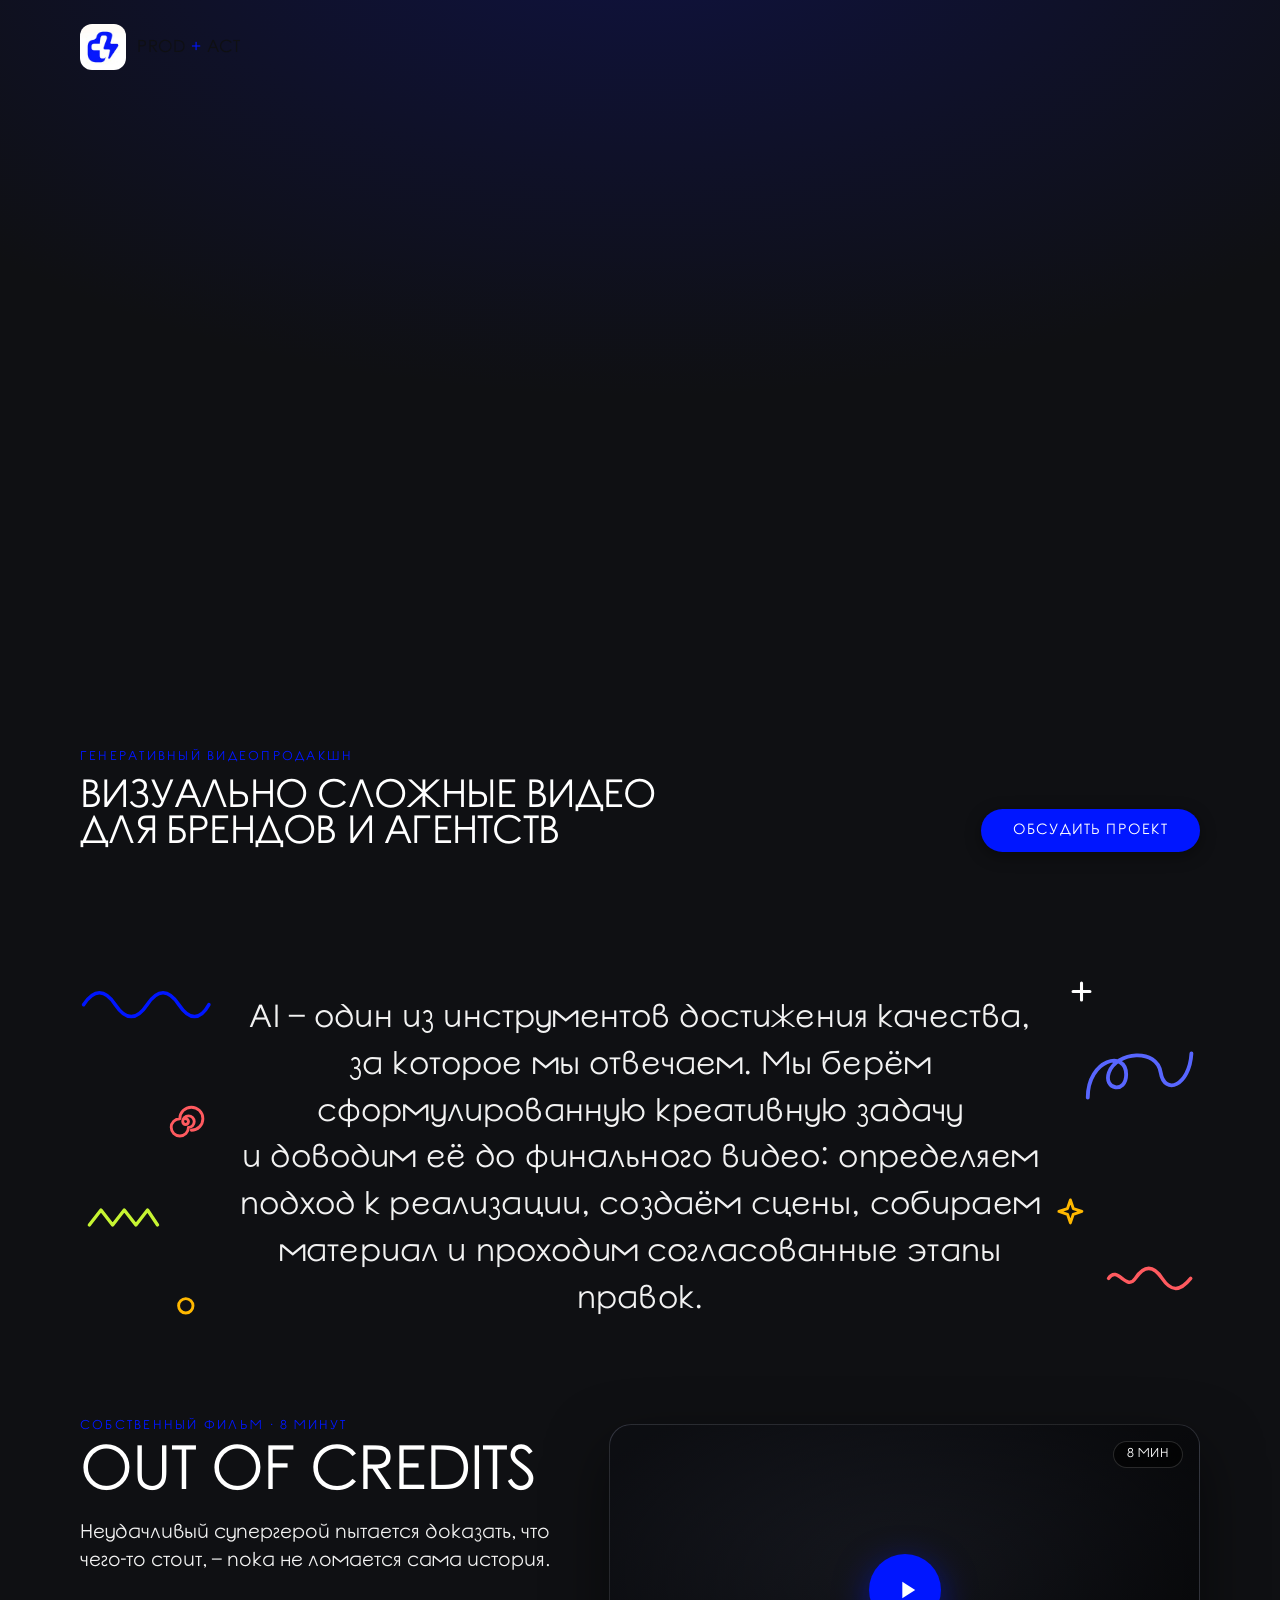
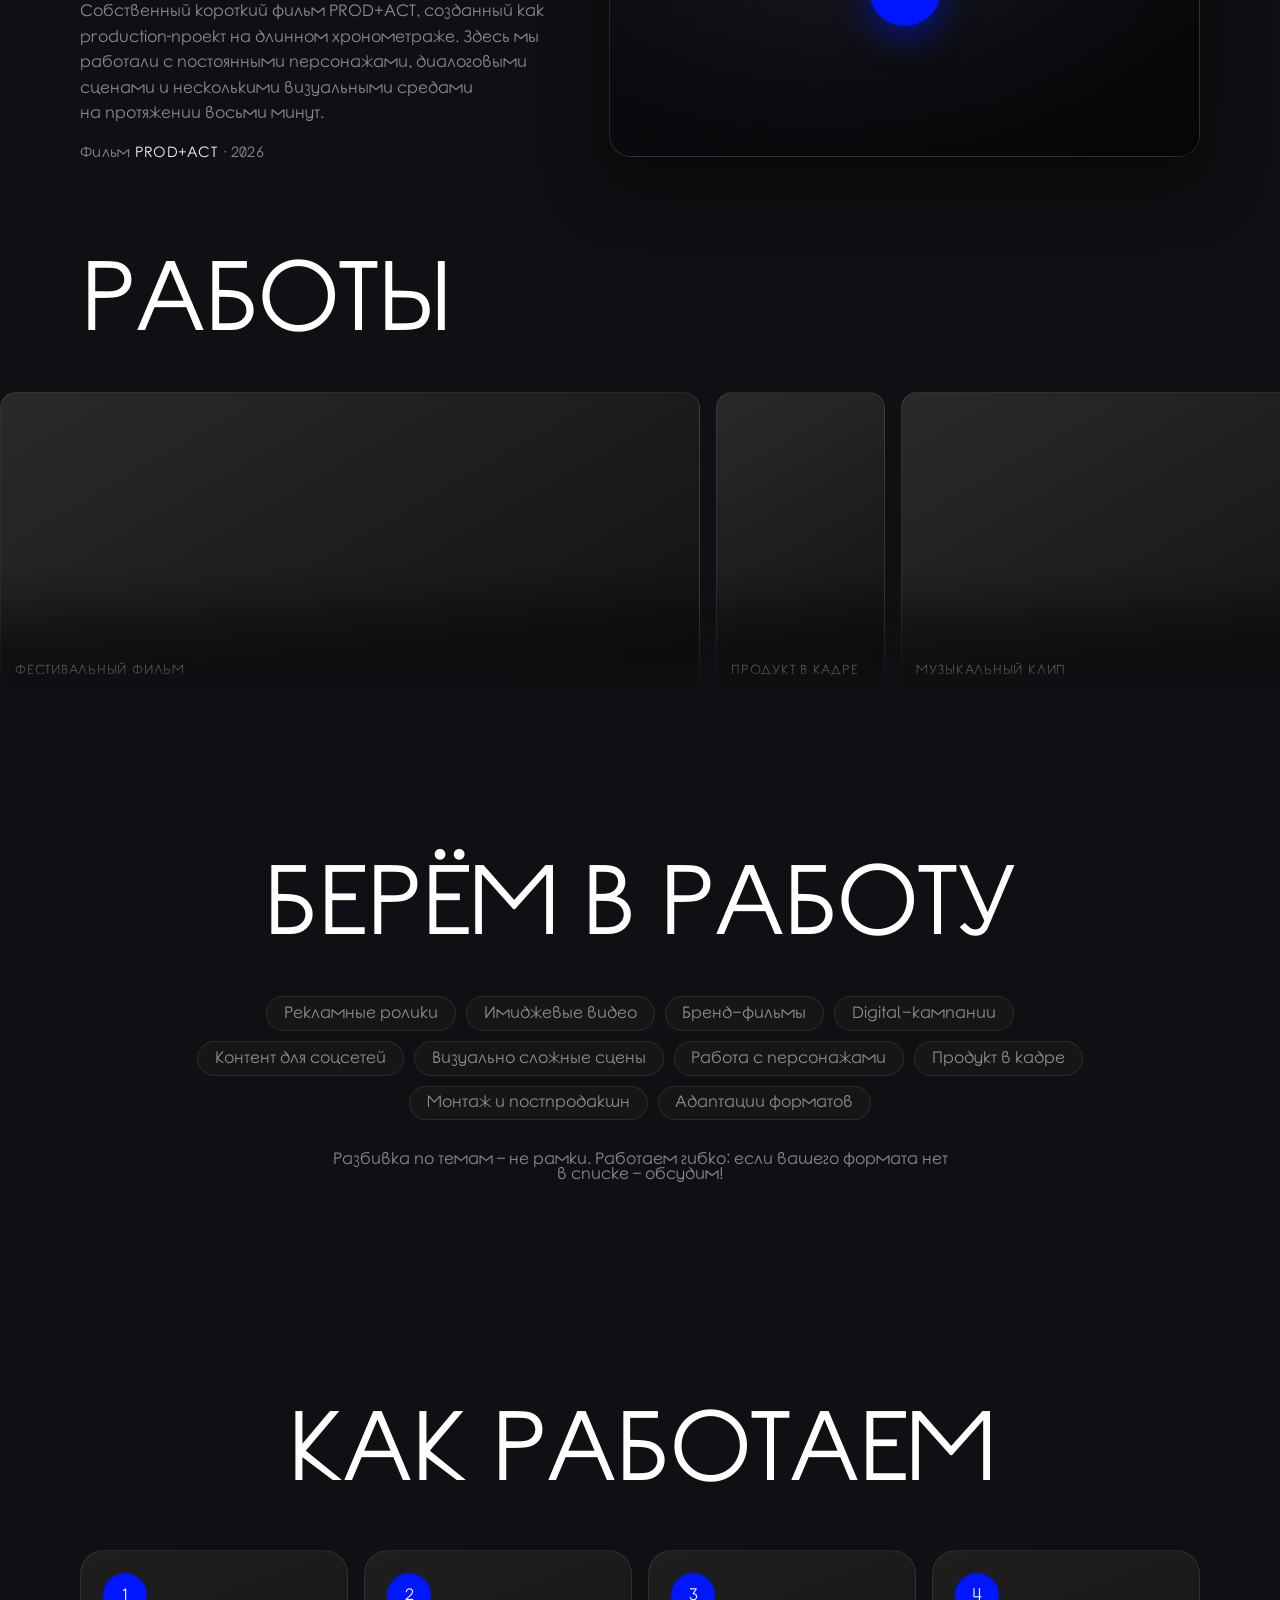
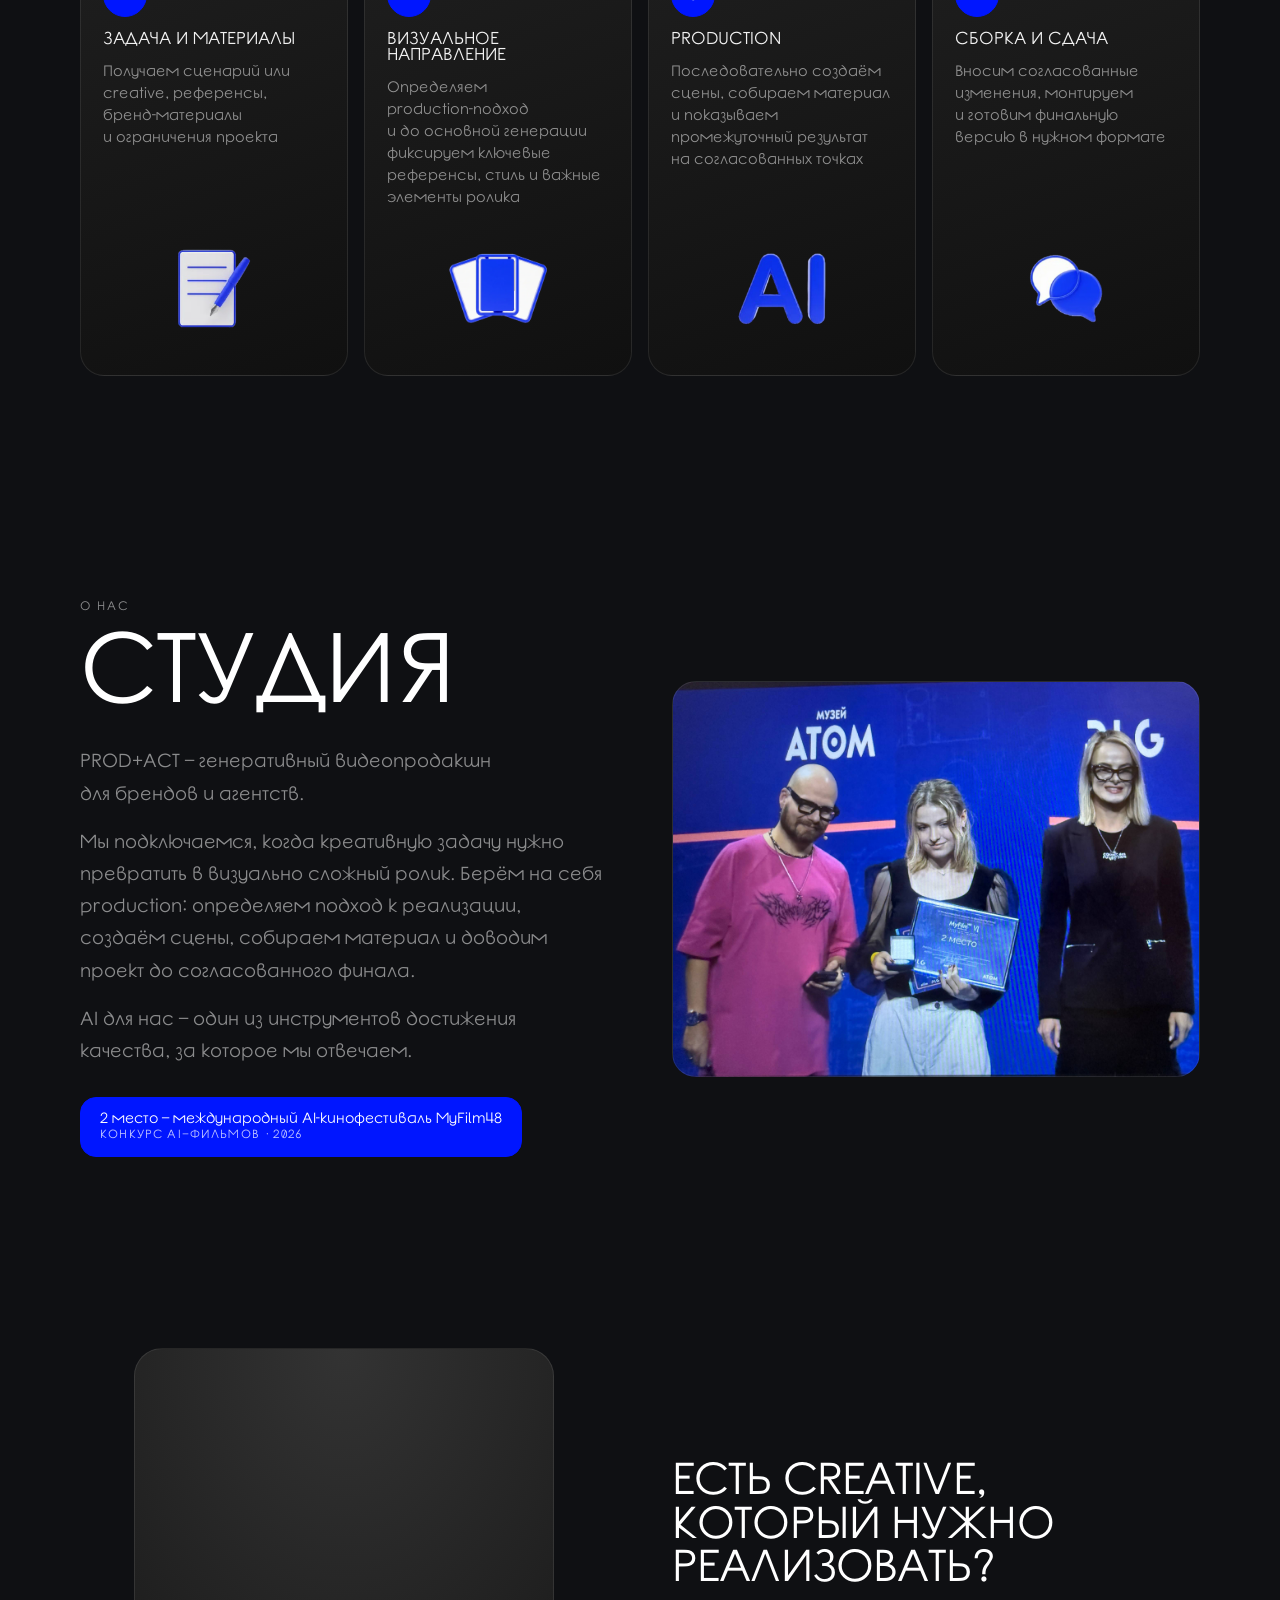
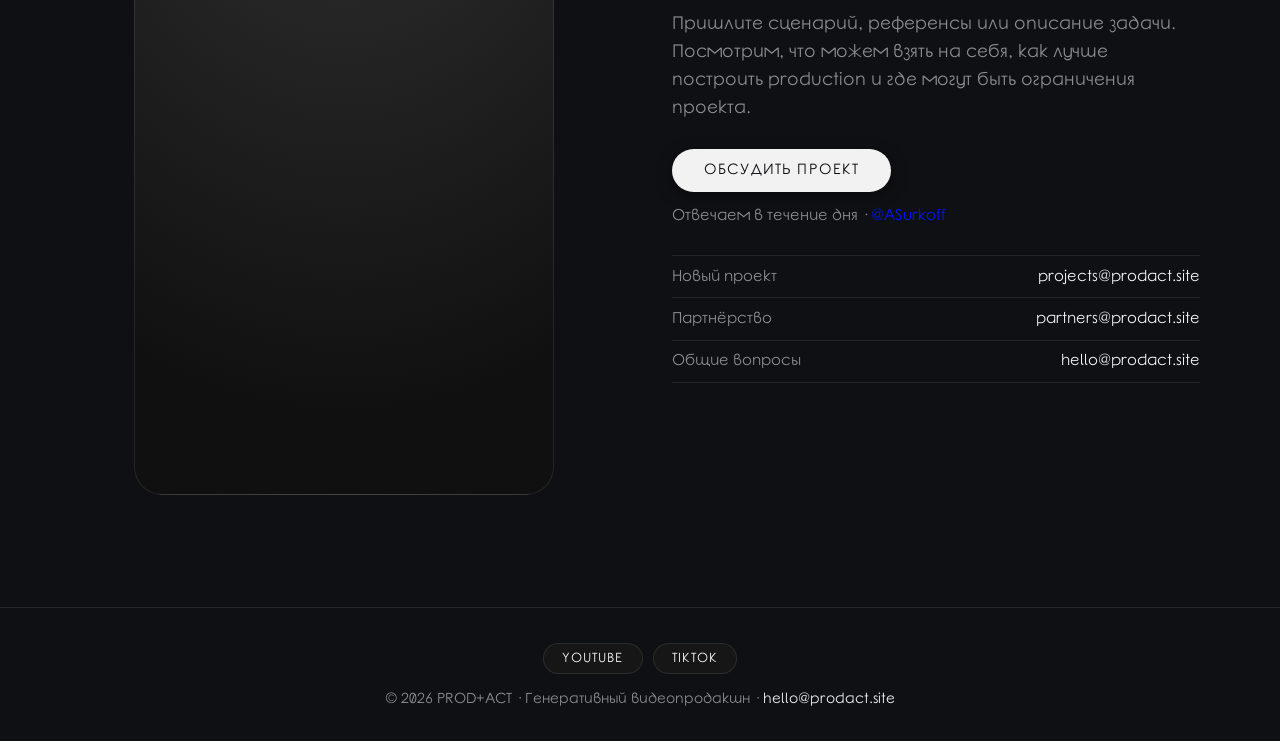
==== index.html @ c2ed00e1 "фильм: play только при готовности плеера (пауза снова работает)" ====
<!doctype html>
<html lang="ru">
<head>
<meta charset="utf-8">
<meta name="viewport" content="width=device-width, initial-scale=1">
<title>PROD+ACT - видеопродакшн</title>
<meta name="description" content="PROD+ACT - видеопродакшн: реклама, кино, работа с брендами и видео для маркетплейсов.">
<link rel="icon" type="image/png" href="images/favicon.png">
<link rel="apple-touch-icon" href="images/favicon.png">
<link rel="preconnect" href="https://fonts.googleapis.com">
<link rel="preconnect" href="https://fonts.gstatic.com" crossorigin>
<link href="https://fonts.googleapis.com/css2?family=Kanit:wght@300;400;500;600;700;800;900&display=swap" rel="stylesheet">
<style>
  @font-face {
    font-family:'Educational Gothic';
    src:url('fonts/EducationalGothic-Regular.otf') format('opentype');
    font-weight:400 900;
    font-style:normal;
    font-display:swap;
  }

  *{ box-sizing:border-box; margin:0; padding:0; }
  :root{
    --bg:#0f1013; --ink:#F2F2F2; --muted:rgba(242,242,242,.55);
    --card:#161616; --card2:#1E1E1E; --line:rgba(255,255,255,.09);
    --blue:#0016FF;
    --rh:220px;                 /* высота плитки ленты */
  }
  @media(min-width:768px){ :root{ --rh:300px; } }
  html,body,#root{ background:var(--bg); }
  body{ font-family:'Educational Gothic','Kanit',sans-serif; color:var(--ink); overflow-x:clip; }
  a{ color:inherit; text-decoration:none; }
  img{ display:block; max-width:100%; }
  html{ scroll-behavior:smooth; }
  section{ position:relative; scroll-margin-top:64px; }
  .wrap{ width:100%; max-width:1200px; margin:0 auto; padding:0 1.5rem; }
  @media(min-width:768px){ .wrap{ padding:0 2.5rem; } }

  /* заголовки - монохромный «градиент» */
  .grad{ color:#ffffff; }
  .h-sec{ font-weight:900; text-transform:uppercase; letter-spacing:-.02em; line-height:1;
    font-size:clamp(2.4rem,8vw,6rem); }

  /* FadeIn */
  .fade{ opacity:0; transform:translateY(var(--fy,30px));
    transition:opacity .7s cubic-bezier(.25,.1,.25,1), transform .7s cubic-bezier(.25,.1,.25,1);
    transition-delay:var(--d,0s); will-change:opacity,transform; }
  .fade.in{ opacity:1; transform:none; }
  @media (prefers-reduced-motion:reduce){ .fade{ transition:none; opacity:1; transform:none; }
    .lane{ animation:none !important; } }

  /* кнопки (ЧБ) */
  .btn-white{ display:inline-block; cursor:pointer; border:none; font-family:inherit;
    background:var(--ink); color:#0f1013; font-weight:600; text-transform:uppercase; letter-spacing:.08em;
    border-radius:9999px; padding:.9rem 2rem; font-size:.9rem; transition:transform .2s, box-shadow .2s;
    box-shadow:0 4px 16px rgba(0,0,0,.4); }
  .btn-white:hover{ transform:translateY(-2px); box-shadow:0 8px 22px rgba(0,0,0,.4); }
  .btn-blue{ background:var(--blue); color:#fff; }
  .btn-ghost{ display:inline-block; cursor:pointer; font-family:inherit; background:transparent;
    border:1.5px solid rgba(255,255,255,.35); color:var(--ink); font-weight:500; text-transform:uppercase;
    letter-spacing:.1em; border-radius:9999px; padding:.85rem 1.9rem; font-size:.85rem; transition:background .2s, border-color .2s, color .2s; }
  .btn-ghost:hover{ background:var(--blue); border-color:var(--blue); color:#fff; }

  /* закреплённая верхняя панель (появляется при прокрутке) */
  .topbar{ position:fixed; top:0; left:0; right:0; z-index:200;
    background:rgba(15,16,19,.95);   /* без размытия фона: blur поверх движущихся видео сильно грузит страницу */
    border-bottom:1px solid var(--line);
    transform:translateY(-100%); transition:transform .35s cubic-bezier(.25,.1,.25,1); }
  .topbar.show{ transform:translateY(0); }
  .topbar-inner{ display:flex; align-items:center; justify-content:space-between; gap:12px; padding:.55rem 1.5rem; }
  @media(min-width:768px){ .topbar-inner{ padding:.6rem 2.5rem; } }
  .topbar-brand{ display:flex; align-items:center; gap:.55rem; font-weight:800; text-transform:uppercase;
    letter-spacing:.02em; font-size:.95rem; color:#fff; }
  .topbar-brand .plus{ color:var(--blue); }
  .topbar-logo{ width:32px; height:32px; border-radius:9px; object-fit:cover; flex:none; }
  .topbar-cta{ padding:.55rem 1.2rem; font-size:.72rem; box-shadow:none; flex:none; }
  .topbar-nav{ display:flex; align-items:center; gap:1.4rem; }
  .topbar-nav a{ color:rgba(255,255,255,.72); font-size:.8rem; font-weight:400; text-transform:uppercase;
    letter-spacing:.06em; white-space:nowrap; transition:color .2s; }
  .topbar-nav a:hover{ color:var(--blue); }
  @media(max-width:960px){ .topbar-nav{ display:none; } }
  @media(max-width:480px){ .topbar-brand span{ display:none; } }
  .topbar-nav a.nav-mp{ color:#5866ff; }

  /* выдвижное меню (мобильное) */
  .drawer-backdrop{ position:fixed; inset:0; z-index:290; background:rgba(0,0,0,.55);
    opacity:0; visibility:hidden; transition:opacity .3s; }
  .drawer-backdrop.open{ opacity:1; visibility:visible; }
  .drawer{ position:fixed; top:0; left:0; bottom:0; z-index:300; width:80%; max-width:320px;
    background:#16171c; border-right:1px solid var(--line); padding:1.4rem 1.3rem 2rem;
    display:flex; flex-direction:column; transform:translateX(-100%);
    transition:transform .3s cubic-bezier(.25,.1,.25,1); overflow-y:auto; }
  .drawer.open{ transform:translateX(0); }
  .drawer-close{ align-self:flex-end; background:none; border:none; color:#fff; font-size:2rem;
    line-height:1; cursor:pointer; padding:0 .2rem; }
  .drawer-brand{ font-weight:800; text-transform:uppercase; letter-spacing:.02em; font-size:1.15rem;
    color:#fff; margin:.2rem 0 1.2rem; }
  .drawer-brand .plus{ color:var(--blue); }
  .drawer-nav{ display:flex; flex-direction:column; }
  .drawer-nav a{ color:rgba(255,255,255,.88); text-transform:uppercase; letter-spacing:.05em;
    font-size:1rem; padding:.9rem 0; border-bottom:1px solid var(--line); }
  .drawer-mp{ color:#5866ff !important; font-weight:600; border-bottom:none !important; }
  .drawer-cta{ margin-top:1.5rem; text-align:center; }

  /* ============ 1. ГЛАВНАЯ ============ */
  .hero{ position:relative; min-height:100vh; overflow:hidden; display:flex; flex-direction:column; }
  .hero-video{ position:absolute; inset:0; z-index:0; background:radial-gradient(120% 90% at 50% -10%, #0f1240, #0f1013 60%); }
  .hero-video video{ width:100%; height:100%; object-fit:cover; display:block; }
  .hero-top{ position:relative; z-index:10; padding-top:1.5rem; }
  .hero-corner{ display:inline-flex; align-items:center; gap:.7rem; }
  .hero-corner img{ width:46px; height:46px; border-radius:12px; object-fit:cover; flex:none; }
  .hero-corner-txt{ display:flex; flex-direction:column; line-height:1.1; }
  .hero-brand{ font-weight:800; text-transform:uppercase; letter-spacing:.02em; font-size:1.05rem; color:#0f1013; }
  .hero-brand .plus{ color:var(--blue); }
  .hero-tag{ margin-top:.25rem; font-size:.72rem; font-weight:600; text-transform:uppercase;
    letter-spacing:.14em; color:var(--blue); }
  .hero-main{ position:relative; z-index:10; margin-top:auto; padding-bottom:3rem;
    display:flex; align-items:flex-end; justify-content:space-between; gap:20px 32px; flex-wrap:wrap; }
  .hero-main .hero-sub{ margin-top:0; }
  .hero-main .hero-actions{ margin-top:0; flex:none; }
  .hero-h1{ font-weight:900; text-transform:uppercase; letter-spacing:-.03em; line-height:.92;
    font-size:clamp(3rem,13vw,12rem); }
  .hero-h1 .line2{ display:block; color:#ffffff; }
  .hero-sub{ margin-top:1.4rem; max-width:34rem; color:#0f1013; font-weight:300; line-height:1.6;
    font-size:clamp(.85rem,1.6vw,1.1rem); text-transform:uppercase; letter-spacing:.03em; }
  .hero-actions{ margin-top:1.9rem; }
  /* затемнение снизу, чтобы заголовок читался поверх видео */
  .hero-video::after{ content:''; position:absolute; inset:0; pointer-events:none;
    background:linear-gradient(to top, rgba(15,16,19,.92) 0%, rgba(15,16,19,.55) 38%, rgba(15,16,19,0) 72%); }
  /* текст только в нижней трети кадра, чтобы не перекрывать логотип PROD+ACT в центре видео:
     слева подпись + заголовок + описание, справа кнопка */
  .hero-main{ flex-direction:row; flex-wrap:nowrap; align-items:flex-end; justify-content:space-between; gap:1.5rem 3rem; }
  .hero-copy{ flex:1 1 auto; min-width:0; }
  .hero-side{ flex:none; }
  .hero-copy .hero-lead{ margin-top:1rem; }
  .hero-side .hero-actions{ margin-top:0; }
  .hero-eyebrow{ text-transform:uppercase; letter-spacing:.18em; font-size:.78rem; font-weight:600; color:var(--blue); margin-bottom:1rem; }
  .hero-main .hero-h1{ font-size:clamp(1.5rem,3vw,2.5rem); line-height:.95; letter-spacing:-.02em; color:#fff; }
  .hero-lead{ margin-top:1.4rem; max-width:40rem; color:rgba(242,242,242,.78); font-weight:300; line-height:1.55;
    font-size:clamp(.95rem,1.25vw,1.15rem); }

  /* ============ 2. РАБОТЫ (авто-лента) ============ */
  /* вводная строка «что мы делаем» */
  /* отступ сверху = верхнему отступу блока фильма под ним → текст ровно посередине */
  .intro{ padding:3.5rem 0 0; text-align:center; }
  @media(min-width:768px){ .intro{ padding:6rem 0 0; } }
  /* разноцветные «загогулины» по бокам вводной фразы (только на широких экранах) */
  .intro .wrap{ position:relative; }
  .intro-deco{ display:none; position:absolute; top:-1.5rem; bottom:-1.5rem; pointer-events:none;
    width:calc((100% - 5rem - 50rem) / 2 - 1rem); }
  .intro-deco--l{ left:2.5rem; } .intro-deco--r{ right:2.5rem; }
  @media(min-width:1150px){ .intro-deco{ display:block; } }
  .intro-deco svg{ position:absolute; overflow:visible; fill:none; stroke-width:4; stroke-linecap:round; stroke-linejoin:round;
    animation:decoFloat 6s ease-in-out infinite; }
  @keyframes decoFloat{ 0%,100%{ transform:translateY(0) rotate(0deg); } 50%{ transform:translateY(-10px) rotate(5deg); } }
  @media (prefers-reduced-motion:reduce){ .intro-deco svg{ animation:none; } }
  .intro-text{ max-width:50rem; margin:0 auto; color:var(--ink); font-weight:300;
    font-size:clamp(1.05rem,2.6vw,1.95rem); line-height:1.5; letter-spacing:.005em; }

  .works{ padding:1.2rem 0 1.5rem; overflow:hidden; }
  @media(min-width:768px){ .works{ padding:4rem 0 3.5rem; } }
  .works .head{ margin-bottom:2.5rem; }
  .lane-mask{ position:relative; }
  .lane-mask::after{ content:''; position:absolute; left:0; right:0; bottom:-1px; height:90px;
    background:linear-gradient(to bottom, transparent, var(--bg)); pointer-events:none; z-index:3; }
  .lane-row{ overflow:hidden; }
  .lane-row + .lane-row{ margin-top:16px; }
  .lane{ display:flex; gap:16px; width:max-content; pointer-events:none; }
  .lane.l1{ animation:scrollL 66s linear infinite; }
  @media(hover:hover){ .lane:hover{ animation-play-state:paused; } }
  @keyframes scrollL{ from{transform:translateX(0)} to{transform:translateX(-33.333%)} }
  .tile{ height:var(--rh); border-radius:16px; overflow:hidden; position:relative;
    flex:0 0 auto; border:1px solid var(--line); display:flex; align-items:flex-end; padding:14px;
    background:linear-gradient(150deg,#2a2a2a,#111); filter:grayscale(1); transition:transform .35s; }
  .tile.h{ aspect-ratio:16/9; } .tile.v{ aspect-ratio:9/16; } .tile.w{ aspect-ratio:21/9; }
  .tile:hover{ filter:grayscale(0); transform:scale(1.015); border-color:var(--blue); }
  .tile.has-media{ filter:none; }   /* у плиток с видео фильтра нет вообще — так легче для браузера */
  .tile-media{ position:absolute; inset:0; width:100%; height:100%; object-fit:cover; object-position:center;
    display:block; z-index:0; }
  /* тёмная подложка под подписью (в отдельном слое, чтобы не пряталась за видео на мобильных) */
  .tile::after{ content:''; position:absolute; inset:0; z-index:1; pointer-events:none;
    background:linear-gradient(to top, rgba(0,0,0,.58) 0%, rgba(0,0,0,0) 40%);
    transform:translateZ(0); }
  .tile span{ font-weight:500; text-transform:uppercase; letter-spacing:.06em; font-size:.8rem;
    color:#fff; position:relative; z-index:2; transform:translateZ(0);
    text-shadow:0 1px 4px rgba(0,0,0,.7); }

  /* ============ ПРЕМЬЕРА (флагманский фильм) ============ */
  .premiere{ padding:3.5rem 0 1rem; }
  @media(min-width:768px){ .premiere{ padding:6rem 0 2rem; } }
  /* моб.: заголовок → видео → описание; десктоп: текст слева, видео справа */
  .prem-grid{ display:grid; grid-template-columns:minmax(0,1fr); grid-template-areas:"head" "video" "body"; }
  .prem-head{ grid-area:head; }
  .prem-body{ grid-area:body; margin-top:1.5rem; }
  .prem-stage{ grid-area:video; margin-top:1.5rem; }
  @media(min-width:900px){
    .prem-grid{ grid-template-columns:minmax(0,1fr) minmax(0,1.25fr); grid-template-areas:"head video" "body video"; column-gap:3.5rem; }
    .prem-head{ align-self:end; }
    .prem-body{ align-self:start; }
    .prem-stage{ margin-top:0; align-self:center; }
  }
  .prem-eyebrow{ text-transform:uppercase; letter-spacing:.18em; font-size:.78rem; font-weight:600; color:var(--blue); margin-bottom:.7rem; }
  .prem-title{ font-weight:900; text-transform:uppercase; letter-spacing:-.02em; line-height:1;
    font-size:clamp(2.2rem,5vw,3.8rem); color:#fff; }
  .prem-logline{ margin-top:1rem; color:var(--ink); font-weight:400; line-height:1.45;
    font-size:clamp(1rem,1.6vw,1.2rem); }
  .prem-desc{ color:var(--muted); font-weight:300; line-height:1.6; font-size:clamp(.9rem,1.3vw,1rem); }
  .prem-stage{ position:relative; width:100%; aspect-ratio:16/9; border-radius:22px; overflow:hidden;
    border:1px solid var(--line); background:linear-gradient(150deg,#20232e,#0c0d10); cursor:pointer;
    box-shadow:0 24px 60px rgba(0,0,0,.5); }
  .prem-stage img.prem-poster{ position:absolute; inset:0; width:100%; height:100%; object-fit:cover; z-index:0; }
  .prem-stage::after{ content:''; position:absolute; inset:0; z-index:1; pointer-events:none;
    background:radial-gradient(60% 60% at 50% 45%, rgba(0,0,0,.12), rgba(0,0,0,.6)); }
  .prem-stage.playing{ cursor:default; }
  .prem-stage.playing::after,
  .prem-stage.playing .prem-poster,
  .prem-stage.playing .prem-play,
  .prem-stage.playing .prem-runtime{ display:none; }
  .prem-play{ position:absolute; z-index:2; left:50%; top:50%; transform:translate(-50%,-50%);
    width:72px; height:72px; border-radius:50%; border:none; cursor:pointer; background:var(--blue); color:#fff;
    display:grid; place-items:center; box-shadow:0 10px 34px rgba(0,22,255,.5); transition:transform .2s; }
  .prem-stage:hover .prem-play{ transform:translate(-50%,-50%) scale(1.07); }
  .prem-play svg{ width:28px; height:28px; margin-left:4px; }
  .prem-runtime{ position:absolute; z-index:2; top:16px; right:16px; background:rgba(0,0,0,.6);
    backdrop-filter:blur(8px); -webkit-backdrop-filter:blur(8px); color:#fff; font-size:.78rem; font-weight:600;
    letter-spacing:.06em; text-transform:uppercase; padding:.4rem .8rem; border-radius:100px; border:1px solid rgba(255,255,255,.15); }
  .prem-stage iframe{ position:absolute; inset:0; width:100%; height:100%; border:0; z-index:5; }
  .prem-credits{ margin-top:1.2rem; color:var(--muted); font-weight:300; font-size:.9rem; letter-spacing:.02em; }
  .prem-credits b{ color:var(--ink); font-weight:500; }

  /* ============ 3. ЧТО СНИМАЕМ (облако тегов) ============ */
  .shoot{ padding:5rem 0; text-align:center; }
  @media(min-width:768px){ .shoot{ padding:7rem 0; } }
  .shoot h2{ margin:0 auto 2.5rem; }
  .tags{ display:flex; flex-wrap:wrap; gap:10px; justify-content:center; max-width:60rem; margin:0 auto; }
  .tag{ padding:.55rem 1.05rem; border-radius:100px; background:var(--card); border:1px solid var(--line);
    color:var(--muted); font-size:clamp(.8rem,1.4vw,1rem); font-weight:400; transition:color .2s, border-color .2s, background .2s; }
  .tag:hover{ color:#fff; border-color:var(--blue); background:var(--blue); }
  .shoot .note{ margin-top:2rem; color:var(--muted); font-weight:300; max-width:40rem; margin-left:auto; margin-right:auto; }

  /* ============ 4. КАК РАБОТАЕМ ============ */
  .how{ padding:5rem 0; }
  @media(min-width:768px){ .how{ padding:7rem 0; } }
  .how .head{ text-align:center; margin-bottom:3rem; }
  .steps{ display:grid; grid-template-columns:1fr; gap:16px; }
  @media(min-width:640px){ .steps{ grid-template-columns:1fr 1fr; } }
  @media(min-width:1024px){ .steps{ grid-template-columns:repeat(4,1fr); } }
  .step{ background:linear-gradient(160deg,var(--card2),#101010); border:1px solid var(--line);
    border-radius:24px; padding:22px; display:flex; flex-direction:column; gap:14px; min-height:340px; }
  .step-num{ width:44px; height:44px; border-radius:50%; background:var(--blue); border:1px solid var(--blue);
    display:grid; place-items:center; font-weight:700; color:#fff; }
  .step-title{ font-weight:600; text-transform:uppercase; font-size:1.05rem; }
  .step-desc{ color:var(--muted); font-weight:300; line-height:1.5; font-size:.92rem; }
  .step-img{ margin-top:auto; height:130px; border-radius:14px;
    display:grid; place-items:center; padding:8px; }
  .step-img img{ max-width:100%; max-height:100%; width:auto; height:auto; object-fit:contain; display:block; }

  /* ============ 6. О НАС (текст слева / фото справа) ============ */
  .about{ padding:5rem 0; }
  @media(min-width:768px){ .about{ padding:7rem 0; } }
  .about-grid{ display:grid; grid-template-columns:1fr; gap:2.5rem; align-items:center; }
  @media(min-width:900px){ .about-grid{ grid-template-columns:1fr 1fr; gap:4rem; } }
  .eyebrow{ text-transform:uppercase; letter-spacing:.16em; font-size:.75rem; color:var(--muted); margin-bottom:1rem; }
  .about h2{ margin-bottom:1.4rem; }
  .about p + p{ margin-top:1rem; }
  .about p{ color:var(--muted); font-weight:300; line-height:1.75; font-size:clamp(.95rem,1.6vw,1.15rem); }
  .about-award{ margin-top:1.8rem; display:inline-flex; align-items:center; gap:12px; border:1px solid var(--blue);
    background:var(--blue); border-radius:16px; padding:.9rem 1.2rem; }
  .about-award b{ display:block; font-size:.9rem; font-weight:600; color:#fff; }
  .about-award span{ font-size:.72rem; letter-spacing:.1em; text-transform:uppercase; color:rgba(255,255,255,.75); }
  .about-img{ aspect-ratio:4/3; border-radius:24px; border:1px solid var(--line);
    background:#16171c center/cover no-repeat; }

  /* ============ 7. КОНТАКТ ============ */
  .contact{ padding:5rem 0 7rem; }
  .contact-grid{ display:grid; grid-template-columns:1fr; gap:2.5rem; align-items:center; }
  @media(min-width:900px){ .contact-grid{ grid-template-columns:1fr 1fr; gap:4rem; } }
  .contact-photo{ aspect-ratio:9/16; width:100%; max-width:420px; justify-self:center; border-radius:28px; border:1px solid var(--line); overflow:hidden;
    background:radial-gradient(120% 90% at 50% 0%, #333, #101010); }
  .contact-photo video{ width:100%; height:100%; object-fit:cover; display:block; }
  .contact-cta h2{ margin-bottom:1.2rem; font-size:clamp(1.9rem,3.4vw,3rem); }
  .contact-lead{ margin-bottom:1.6rem; max-width:34rem; color:var(--muted); font-weight:300; line-height:1.6;
    font-size:clamp(.95rem,1.4vw,1.1rem); }
  .contact-mails{ list-style:none; margin-top:2rem; max-width:34rem; border-top:1px solid var(--line); }
  .contact-mails li{ display:flex; flex-wrap:wrap; justify-content:space-between; align-items:baseline; gap:.2rem 1rem;
    padding:.85rem 0; border-bottom:1px solid var(--line); font-size:.95rem; }
  .contact-mails span{ color:var(--muted); font-weight:300; }
  .contact-mails a{ color:var(--ink); font-weight:500; transition:color .2s; }
  .contact-mails a:hover{ color:#5866ff; }
  footer a{ color:var(--ink); }
  .footer-social{ display:flex; justify-content:center; flex-wrap:wrap; gap:10px; margin-bottom:1.1rem; }
  .footer-social a{ padding:.5rem 1.15rem; border:1px solid var(--line); border-radius:100px; background:var(--card);
    font-size:.8rem; font-weight:500; text-transform:uppercase; letter-spacing:.08em; transition:background .2s, border-color .2s; }
  .footer-social a:hover{ background:var(--blue); border-color:var(--blue); color:#fff; }
  .contact-caption{ margin-top:1.1rem; color:var(--muted); font-weight:300; font-size:.95rem; }
  .contact-caption a{ color:var(--blue); font-weight:500; }

  footer{ border-top:1px solid var(--line); padding:2.2rem 0; text-align:center;
    color:var(--muted); font-weight:300; font-size:.88rem; }
  .footer-char{ display:block; max-width:220px; width:100%; height:auto; margin:0 auto 1rem; }

  /* ============ МОДАЛКА РАБОТЫ ============ */
  .pmodal{ position:fixed; inset:0; z-index:100; display:none; padding:20px; overflow:auto;
    background:rgba(5,5,7,.88); backdrop-filter:blur(6px); -webkit-backdrop-filter:blur(6px); }
  .pmodal.open{ display:grid; place-items:center; }
  .pmodal-box{ position:relative; width:100%; max-width:640px; max-height:92vh; overflow-y:auto; background:#17181c;
    border:1px solid var(--line); border-radius:26px; padding:26px; }
  .pm-close{ position:absolute; top:16px; right:16px; width:38px; height:38px; border-radius:50%;
    border:1px solid var(--line); background:transparent; color:var(--ink); cursor:pointer; font-size:1rem; font-family:inherit; }
  .pm-close:hover{ background:rgba(255,255,255,.08); }
  .pm-cat{ text-transform:uppercase; letter-spacing:.14em; font-size:.75rem; color:var(--muted); }
  .pm-name{ font-weight:700; text-transform:uppercase; font-size:clamp(1.4rem,3vw,2.1rem); margin:.2rem 0 1rem; line-height:1.05; }
  .pm-video{ width:100%; aspect-ratio:16/9; max-height:50vh; border-radius:16px; margin-bottom:16px; margin-left:auto; margin-right:auto;
    background:linear-gradient(150deg,#2a2a2a,#111); border:1px solid var(--line); filter:grayscale(1);
    display:grid; place-items:center; color:var(--muted); font-size:.85rem; text-transform:uppercase; letter-spacing:.08em; overflow:hidden; text-align:center; padding:12px; }
  .pm-video.v{ aspect-ratio:9/16; width:auto; height:min(48vh,380px); max-width:100%; }
  .pm-video video{ width:100%; height:100%; object-fit:cover; filter:none; }
  .pm-desc{ color:var(--muted); font-weight:300; line-height:1.7; font-size:clamp(.9rem,1.6vw,1.08rem); }
  .pm-frames{ display:grid; grid-template-columns:repeat(3,1fr); gap:10px; margin-top:16px; }
  .pm-frames .pf{ height:100px; border-radius:12px; border:1px solid var(--line); filter:grayscale(1);
    background:linear-gradient(150deg,#2a2a2a,#111); display:grid; place-items:center; color:rgba(255,255,255,.3); font-size:.7rem; text-transform:uppercase; }
  .pm-frames.v{ grid-template-columns:repeat(4,1fr); max-width:260px; margin-left:auto; margin-right:auto; }
  .pm-frames.v .pf{ height:auto; aspect-ratio:9/16; }

  /* ============ МОБИЛЬНАЯ АДАПТАЦИЯ (в конце — чтобы перебивать базовые правила) ============ */
  @media(max-width:767px){
    :root{ --rh:150px; }                                   /* ниже плитки ленты */
    .lane.l1{ animation-duration:34s; }                    /* плитки меньше — круг быстрее, чтобы скорость была как на компьютере */
    /* hero: видео блоком 16:9 вверху (без полей/зума), лого поверх, контент под видео */
    .hero{ min-height:auto; }
    .hero-video{ position:relative; inset:auto; aspect-ratio:16/9; z-index:0; }
    .hero-video video{ object-fit:cover; }
    .hero-top{ position:absolute; top:0; left:0; right:0; }
    .hero-brand{ color:#0f1013; }                          /* лого/название чёрным поверх видео */
    .hero-main{ margin-top:0; padding:1.4rem 1.5rem 2.4rem; flex-direction:column; align-items:flex-start; text-align:left; gap:1.1rem; }   /* поля как у остальных блоков */
    .step{ min-height:0; }                                 /* карточки «Как работаем» без пустоты */
    .step-img{ height:100px; }
    .hero-sub{ color:#fff; }                               /* строка форматов сверху, кнопка по центру под ней */
    .hero-video::after{ display:none; }                    /* на телефоне текст под видео, затемнение не нужно */
    .hero-main .hero-h1{ font-size:clamp(1.9rem,8.4vw,2.6rem); }
    .hero-side{ flex:none; width:100%; }
    .tile span{ font-size:.58rem; letter-spacing:.04em; } /* мельче подпись в ленте */
  }
</style>
</head>
<body>
<div id="root">

  <!-- ============ ЗАКРЕПЛЁННАЯ ВЕРХНЯЯ ПАНЕЛЬ ============ -->
  <div class="topbar" id="topbar">
    <div class="wrap topbar-inner">
      <a class="topbar-brand" href="#top">
        <img src="images/favicon.png" alt="" class="topbar-logo">
        <span>PROD <span class="plus">+</span> ACT</span>
      </a>
      <nav class="topbar-nav">
        <a href="#premiere">Фильм</a>
        <a href="#works">Работы</a>
        <a href="#shoot">Что снимаем</a>
        <a href="#how">Как работаем</a>
        <a href="#about">О нас</a>
      </nav>
      <a class="btn-white btn-blue topbar-cta" href="https://t.me/ASurkoff" target="_blank" rel="noopener">Обсудить проект</a>
    </div>
  </div>

  <!-- ============ ВЫДВИЖНОЕ МЕНЮ (моб.) ============ -->
  <div class="drawer-backdrop" id="drawerBackdrop"></div>
  <aside class="drawer" id="drawer" aria-label="Меню">
    <button class="drawer-close" id="drawerClose" aria-label="Закрыть меню">&times;</button>
    <div class="drawer-brand">PROD <span class="plus">+</span> ACT</div>
    <nav class="drawer-nav">
      <a href="#premiere">Фильм</a>
      <a href="#works">Работы</a>
      <a href="#shoot">Что снимаем</a>
      <a href="#how">Как работаем</a>
      <a href="#about">О нас</a>
    </nav>
    <a class="btn-white btn-blue drawer-cta" href="https://t.me/ASurkoff" target="_blank" rel="noopener">Обсудить проект</a>
  </aside>

  <!-- ============ 1. ГЛАВНАЯ ============ -->
  <section class="hero" id="top">
    <div class="hero-video">
      <video autoplay muted loop playsinline preload="auto" fetchpriority="high">
        <source src="videos/hero.mp4" type="video/mp4">
      </video>
    </div>
    <div class="wrap hero-top">
      <div class="hero-corner fade" style="--fy:-16px">
      <img src="[data-uri]" alt="PROD+ACT icon" class="top-bar-icon">
      <div class="hero-corner-txt">
        <span class="hero-brand">PROD <span class="plus">+</span> ACT</span>
      </div>
      </div>
    </div>


    <div class="wrap hero-main">
      <div class="hero-copy">
        <div class="hero-eyebrow fade" style="--fy:20px; --d:.1s">Генеративный видеопродакшн</div>
        <h1 class="hero-h1 fade" style="--fy:24px; --d:.2s">Визуально сложные видео <span class="line2">для&nbsp;брендов и&nbsp;агентств</span></h1>
      </div>
      <div class="hero-side">
        <div class="hero-actions fade" style="--fy:20px; --d:.35s">
          <a class="btn-white btn-blue" href="https://t.me/ASurkoff" target="_blank" rel="noopener">Обсудить проект</a>
        </div>
      </div>
    </div>
  </section>

  <!-- ============ ВВОДНАЯ СТРОКА (что мы делаем) ============ -->
  <section class="intro">
    <div class="wrap">
      <div class="intro-deco intro-deco--l fade" aria-hidden="true">
        <svg viewBox="0 0 150 40" style="width:92%; top:4%; left:0; stroke:#0016FF; animation-duration:7s"><path d="M4 20 C 16 2, 28 2, 40 20 S 64 38, 76 20 S 100 2, 112 20 S 136 38, 146 20"/></svg>
        <svg viewBox="0 0 60 60" style="width:30%; top:34%; left:58%; stroke:#FF5A5F; animation-duration:5.5s; animation-delay:-2s"><path d="M30 30 m0 -4 a4 4 0 1 1 -4 4 a8 8 0 1 1 8 8 a12 12 0 1 1 -12 -12 a16 16 0 1 1 16 16"/></svg>
        <svg viewBox="0 0 90 30" style="width:52%; top:62%; left:4%; stroke:#C6F432; animation-duration:6.5s; animation-delay:-1s"><path d="M4 24 L 18 6 L 32 24 L 46 6 L 60 24 L 74 6 L 86 24"/></svg>
        <svg viewBox="0 0 30 30" style="width:15%; top:86%; left:66%; stroke:#FFB800; animation-duration:4.8s; animation-delay:-3s"><circle cx="15" cy="15" r="10"/></svg>
      </div>
      <div class="intro-deco intro-deco--r fade" aria-hidden="true">
        <svg viewBox="0 0 30 30" style="width:16%; top:2%; left:10%; stroke:#fff; animation-duration:5s; animation-delay:-1.5s"><path d="M15 4 V 26 M4 15 H 26"/></svg>
        <svg viewBox="0 0 120 70" style="width:80%; top:18%; left:18%; stroke:#5866ff; animation-duration:7.5s; animation-delay:-2.5s"><path d="M6 60 C 6 20, 46 10, 46 36 C 46 56, 22 52, 28 34 C 36 12, 78 8, 82 34 C 86 58, 112 48, 114 14"/></svg>
        <svg viewBox="0 0 40 40" style="width:20%; top:60%; left:0; stroke:#FFB800; animation-duration:6s"><path d="M20 4 L 24 16 L 36 20 L 24 24 L 20 36 L 16 24 L 4 20 L 16 16 Z"/></svg>
        <svg viewBox="0 0 100 30" style="width:62%; top:78%; left:34%; stroke:#FF5A5F; animation-duration:6.8s; animation-delay:-4s"><path d="M4 15 C 14 0, 24 30, 34 15 S 54 0, 64 15 S 84 30, 96 15"/></svg>
      </div>
      <p class="intro-text fade" style="--fy:24px">AI – один из&nbsp;инструментов достижения качества, за&nbsp;которое мы отвечаем. Мы берём сформулированную креативную задачу и&nbsp;доводим её до&nbsp;финального видео: определяем подход к&nbsp;реализации, создаём сцены, собираем материал и&nbsp;проходим согласованные этапы правок.</p>
    </div>
  </section>

  <!-- ============ ПРЕМЬЕРА (флагманский фильм) ============ -->
  <!-- data-rt = ID видео с Rutube (из ссылки rutube.ru/video/XXXX/); постер подтягивается автоматически -->
  <section class="premiere" id="premiere">
    <div class="wrap prem-grid">
      <div class="prem-head fade" style="--fy:30px">
        <div class="prem-eyebrow">Собственный фильм · 8&nbsp;минут</div>
        <h2 class="prem-title">Out of&nbsp;Credits</h2>
        <p class="prem-logline">Неудачливый супергерой пытается доказать, что чего&#8209;то стоит, – пока не&nbsp;ломается сама история.</p>
      </div>

      <div class="prem-stage fade" id="premStage" data-rt="7fe68218b381596ba89df044b3e46de9" style="--fy:30px; --d:.1s"
           role="button" tabindex="0" aria-label="Смотреть фильм">
        <img class="prem-poster" id="premPoster" alt="Кадр из фильма Out of Credits">
        <span class="prem-runtime">8 мин</span>
        <button class="prem-play" aria-label="Смотреть фильм">
          <svg viewBox="0 0 24 24" fill="currentColor"><path d="M8 5v14l11-7z"/></svg>
        </button>
      </div>

      <div class="prem-body fade" style="--fy:20px; --d:.15s">
        <p class="prem-desc">Собственный короткий фильм PROD+ACT, созданный как production&#8209;проект на&nbsp;длинном хронометраже. Здесь мы работали с&nbsp;постоянными персонажами, диалоговыми сценами и&nbsp;несколькими визуальными средами на&nbsp;протяжении восьми минут.</p>
        <div class="prem-credits">Фильм <b>PROD+ACT</b> · 2026</div>
      </div>
    </div>
  </section>

  <!-- ============ 2. РАБОТЫ ============ -->
  <section class="works" id="works">
    <div class="wrap head fade" style="--fy:30px">
      <h2 class="h-sec grad">Работы</h2>
    </div>
    <div class="lane-mask">
      <div class="lane-row"><div class="lane l1" id="lane1"></div></div>
    </div>
  </section>

  <!-- ============ 3. ЧТО СНИМАЕМ ============ -->
  <section class="shoot" id="shoot">
    <div class="wrap">
      <h2 class="h-sec grad fade" style="--fy:30px">Берём в&nbsp;работу</h2>
      <div class="tags" id="tags"></div>
      <p class="note fade" style="--fy:20px">Разбивка по&nbsp;темам – не&nbsp;рамки. Работаем гибко: если вашего формата нет в&nbsp;списке – обсудим!</p>
    </div>
  </section>

  <!-- ============ 4. КАК РАБОТАЕМ ============ -->
  <section class="how" id="how">
    <div class="wrap">
      <div class="head fade" style="--fy:30px"><h2 class="h-sec grad">Как работаем</h2></div>
      <div class="steps" id="steps"></div>
    </div>
  </section>

  <!-- ============ 6. О НАС ============ -->
  <section class="about" id="about">
    <div class="wrap about-grid">
      <div class="fade" style="--fy:30px">
        <div class="eyebrow">О нас</div>
        <h2 class="h-sec grad">Студия</h2>
        <p>PROD+ACT – генеративный видеопродакшн для&nbsp;брендов и&nbsp;агентств.</p>
        <p>Мы подключаемся, когда креативную задачу нужно превратить в&nbsp;визуально сложный ролик. Берём на&nbsp;себя production: определяем подход к&nbsp;реализации, создаём сцены, собираем материал и&nbsp;доводим проект до&nbsp;согласованного финала.</p>
        <p>AI для нас – один из&nbsp;инструментов достижения качества, за&nbsp;которое мы отвечаем.</p>
        <div class="about-award">
          <div><b>2 место – международный AI&#8209;кинофестиваль MyFilm48</b><span>Конкурс AI-фильмов · 2026</span></div>
        </div>
      </div>
      <div class="about-img fade" style="--fy:30px; --d:.1s; background-image:url('images/award.jpg')"></div>
    </div>
  </section>

  <!-- ============ 7. КОНТАКТ ============ -->
  <section class="contact" id="contact">
    <div class="wrap contact-grid">
      <div class="contact-photo fade" style="--fy:30px">
        <video autoplay muted loop playsinline>
          <source src="videos/brand.mp4" type="video/mp4">
        </video>
      </div>
      <div class="contact-cta fade" style="--fy:30px; --d:.1s">
        <h2 class="h-sec grad">Есть creative, который нужно реализовать?</h2>
        <p class="contact-lead">Пришлите сценарий, референсы или описание задачи. Посмотрим, что можем взять на&nbsp;себя, как лучше построить production и&nbsp;где могут быть ограничения проекта.</p>
        <a class="btn-white" href="https://t.me/ASurkoff" target="_blank" rel="noopener">Обсудить проект</a>
        <p class="contact-caption">Отвечаем в&nbsp;течение дня · <a href="https://t.me/ASurkoff" target="_blank" rel="noopener">@ASurkoff</a></p>
        <ul class="contact-mails">
          <li><span>Новый проект</span><a href="mailto:projects@prodact.site">projects@prodact.site</a></li>
          <li><span>Партнёрство</span><a href="mailto:partners@prodact.site">partners@prodact.site</a></li>
          <li><span>Общие вопросы</span><a href="mailto:hello@prodact.site">hello@prodact.site</a></li>
        </ul>
      </div>
    </div>
  </section>

  <footer>
    <div class="footer-social">
      <a href="https://www.youtube.com/@PROD-ACT" target="_blank" rel="noopener">YouTube</a>
      <a href="https://www.tiktok.com/@prod_act" target="_blank" rel="noopener">TikTok</a>
    </div>
    <div>© <span id="year"></span> PROD+ACT · Генеративный видеопродакшн · <a href="mailto:hello@prodact.site">hello@prodact.site</a></div>
  </footer>

</div>

<!-- ============ МОДАЛКА РАБОТЫ ============ -->
<div class="pmodal" id="pmodal">
  <div class="pmodal-box" role="dialog" aria-modal="true">
    <button class="pm-close" id="pmClose" aria-label="Закрыть">✕</button>
    <div class="pm-cat" id="pmCat"></div>
    <div class="pm-name" id="pmName"></div>
    <div class="pm-video" id="pmVideo"></div>
    <p class="pm-desc" id="pmDesc"></p>
    <div class="pm-frames" id="pmFrames"><div class="pf">кадр</div><div class="pf">кадр</div><div class="pf">кадр</div></div>
  </div>
</div>

<script>
/* ============ КОНТЕНТ ============ */
// Работы для ленты. a: "h"=горизонт(16:9), "w"=широкий(21:9), "v"=вертикаль(9:16). video: путь к готовому ролику.
const WORKS = [
  {a:"h", label:"Короткий метр", cat:"Кино", name:"Короткометражный ролик", video:"videos/lane/kino-hq.mp4",
   desc:"Художественный ролик с проработкой кадра, света и монтажа."},
  {a:"v", label:"Распаковка", cat:"Маркетплейсы", name:"Видео-распаковка", video:"videos/lane/raspakovka.mp4",
   desc:"Динамичная распаковка товара — доверие и наглядность для карточки."},
  {a:"h", label:"Музыкальный клип", cat:"Музыка", name:"Клиповое видео", video:"videos/lane/clip.mp4?v=2",
   desc:"Клип под трек: концепция, визуальный стиль, продакшн полного цикла."},
  {a:"v", label:"Цифровой персонаж", cat:"ИИ", name:"Говорящий аватар", video:"videos/lane/avatar.mp4",
   desc:"ИИ-ведущий/аватар: говорящий цифровой персонаж под ваш сценарий."},
  {a:"v", label:"Продукт в кадре", cat:"Маркетплейсы", name:"Видео для карточки товара", video:"videos/lane/wb.mp4",
   desc:"Продающий ролик для карточки товара на маркетплейсах — показываем товар в действии, поднимаем конверсию."},
  {a:"w", label:"Фестивальный фильм", cat:"Фестивали", name:"Фильм для AI-кинофестиваля", video:"videos/lane/festival.mp4",
   desc:"Кадры из фильма для AI-кинофестиваля."},
];
// одна лента: каждый ролик ровно один раз за цикл, горизонтальные и вертикальные чередуются
const ROW = [5,4,2,3,0,1];   // фестивальный фильм · продукт в кадре · музыкальный клип · цифровой персонаж · короткий метр · распаковка

const TAGS = ["Рекламные ролики","Имиджевые видео","Бренд-фильмы","Digital-кампании","Контент для соцсетей",
  "Визуально сложные сцены","Работа с персонажами","Продукт в кадре","Монтаж и постпродакшн","Адаптации форматов"];

const STEPS = [
  ["1","Задача и&nbsp;материалы","Получаем сценарий или creative, референсы, бренд&#8209;материалы и&nbsp;ограничения проекта","images/step-brief.png"],
  ["2","Визуальное направление","Определяем production&#8209;подход и&nbsp;до&nbsp;основной генерации фиксируем ключевые референсы, стиль и&nbsp;важные элементы ролика","images/step-script.png"],
  ["3","Production","Последовательно создаём сцены, собираем материал и&nbsp;показываем промежуточный результат на&nbsp;согласованных точках","images/step-production.png"],
  ["4","Сборка и&nbsp;сдача","Вносим согласованные изменения, монтируем и&nbsp;готовим финальную версию в&nbsp;нужном формате","images/step-edits.png"],
];

/* ============ РЕНДЕР ============ */
function tileHTML(i){ const w=WORKS[i];
  let media = '';
  if (w.video) media = `<video class="tile-media" src="${w.video}" muted loop playsinline preload="none"></video>`;
  else if (w.img) media = `<img class="tile-media" src="${w.img}" alt="">`;
  const cls = (w.video || w.img) ? ' has-media' : '';
  return `<div class="tile ${w.a}${cls}">${media}<span>${w.label}</span></div>`; }
// три копии набора для бесшовной авто-прокрутки (лента сдвигается ровно на один набор и начинается заново)
document.getElementById('lane1').innerHTML = [...ROW,...ROW,...ROW].map(tileHTML).join('');

/* Лента: играют только видимые ролики (первый кадр уже подгружен через preload=metadata) */
(function(){
  const vids = Array.from(document.querySelectorAll('.lane .tile-media, .hero-video video, .contact-photo video'));   // + видео первого экрана и контактов
  if(!vids.length) return;
  const M = 100; // небольшой запас, чтобы ролик стартовал чуть до появления
  function update(){
    if(document.hidden){ vids.forEach(v=>{ if(!v.paused) v.pause(); }); return; }
    const vw = innerWidth, vh = innerHeight;
    vids.forEach(v=>{
      const r = v.getBoundingClientRect();
      const on = r.right > -M && r.left < vw + M && r.bottom > -M && r.top < vh + M;
      if(on){ if(v.paused) v.play().catch(()=>{}); }
      else if(!v.paused){ v.pause(); }
    });
  }
  setInterval(update, 300);
  document.addEventListener('visibilitychange', update);
  window.addEventListener('resize', update);
  update();
})();

document.getElementById('tags').innerHTML = TAGS.map(t=>`<span class="tag">${t}</span>`).join('');

document.getElementById('steps').innerHTML = STEPS.map(([n,t,d,img],i)=>`
  <div class="step fade" style="--fy:30px; --d:${i*0.08}s">
    <div class="step-num">${n}</div>
    <div class="step-title">${t}</div>
    <div class="step-desc">${d}</div>
    <div class="step-img">${img?`<img src="${img}" alt="${t}" loading="lazy" onerror="this.remove()">`:''}</div>
  </div>`).join('');

document.getElementById('year').textContent = new Date().getFullYear();

/* ============ Закреплённая панель: показывать при прокрутке ============ */
(function(){
  const tb = document.getElementById('topbar');
  if(!tb) return;
  const onScroll = () => tb.classList.toggle('show', window.scrollY > window.innerHeight * 0.6);
  window.addEventListener('scroll', onScroll, { passive:true });
  onScroll();
})();

/* ============ Выдвижное меню (тап по логотипу на мобильном) ============ */
(function(){
  const drawer = document.getElementById('drawer');
  const backdrop = document.getElementById('drawerBackdrop');
  if(!drawer || !backdrop) return;
  const isMobile = () => window.matchMedia('(max-width:960px)').matches;
  const open = () => { drawer.classList.add('open'); backdrop.classList.add('open'); document.body.style.overflow='hidden'; };
  const close = () => { drawer.classList.remove('open'); backdrop.classList.remove('open'); document.body.style.overflow=''; };
  document.querySelectorAll('.hero-corner, .topbar-brand').forEach(el=>{
    el.style.cursor = 'pointer';
    el.addEventListener('click', e => { if(isMobile()){ e.preventDefault(); open(); } });
  });
  backdrop.addEventListener('click', close);
  document.getElementById('drawerClose').addEventListener('click', close);
  drawer.querySelectorAll('a').forEach(a => a.addEventListener('click', close));
})();

/* ============ FadeIn ============ */
const io = new IntersectionObserver((es)=>{ es.forEach(e=>{ if(e.isIntersecting){ e.target.classList.add('in'); io.unobserve(e.target); } }); },
  { rootMargin:'50px', threshold:0 });
document.querySelectorAll('.fade').forEach(el=> io.observe(el));

/* ============ Модалка работы ============ */
const pmodal = document.getElementById('pmodal'), pmVideo = document.getElementById('pmVideo');
function openWork(i){
  const w = WORKS[i];
  document.getElementById('pmCat').textContent = w.cat;
  document.getElementById('pmName').textContent = w.name;
  document.getElementById('pmDesc').textContent = w.desc;
  pmVideo.className = 'pm-video' + (w.a === 'v' ? ' v' : '');
  pmVideo.innerHTML = w.video ? `<video src="${w.video}" controls autoplay muted loop playsinline></video>`
                    : w.img ? `<img src="${w.img}" style="width:100%;height:100%;object-fit:cover;">`
                              : '<span>видео - вставь готовый ролик (поле video в WORKS)</span>';
  const pmFrames = document.getElementById('pmFrames');
  pmFrames.className = 'pm-frames' + (w.a === 'v' ? ' v' : '');
  pmFrames.innerHTML = (w.a === 'v' ? ['кадр','кадр','кадр','кадр'] : ['кадр','кадр','кадр'])
    .map(t=>`<div class="pf">${t}</div>`).join('');
  pmodal.classList.add('open'); document.body.style.overflow='hidden';
}
function closeWork(){ pmodal.classList.remove('open'); document.body.style.overflow='';
  const v=pmVideo.querySelector('video'); if(v) v.pause(); }
document.getElementById('pmClose').addEventListener('click', closeWork);
pmodal.addEventListener('click', e=>{ if(e.target===pmodal) closeWork(); });
document.addEventListener('keydown', e=>{ if(e.key==='Escape') closeWork(); });
document.addEventListener('click', e=>{ const t=e.target.closest('[data-open]'); if(t) openWork(+t.dataset.open); });

/* ============ Премьера: фасад → клик → Rutube грузится и сразу играет (JS-API) ============ */
(function(){
  const stage = document.getElementById('premStage');
  if(!stage) return;
  const id = stage.dataset.rt;
  let loaded = false, iframe = null;
  const poster = document.getElementById('premPoster');
  if(poster && id && id !== 'FILM_ID'){
    poster.src = 'https://rutube.ru/api/video/' + id + '/thumbnail/?redirect=1';
    poster.onerror = function(){ this.onerror = null; this.removeAttribute('src'); this.style.display = 'none'; };
  }
  // когда плеер Rutube готов — отправляем команду play (автозапуск после клика по фасаду)
  window.addEventListener('message', function(e){
    if(!iframe || e.source !== iframe.contentWindow) return;
    let msg; try{ msg = JSON.parse(e.data); }catch(_){ return; }
    if(msg && msg.type === 'player:ready'){
      iframe.contentWindow.postMessage(JSON.stringify({ type:'player:play', data:{} }), '*');
    }
  });
  function play(){
    if(loaded) return;
    if(!id || id === 'FILM_ID'){ alert('Впишите в data-rt ID видео с Rutube.'); return; }
    loaded = true;
    iframe = document.createElement('iframe');
    iframe.src = 'https://rutube.ru/play/embed/' + id + '/?autoplay=true';
    iframe.title = 'Фильм Out of Credits — PROD+ACT';
    iframe.allow = 'clipboard-write; autoplay; fullscreen; encrypted-media; picture-in-picture';
    iframe.setAttribute('allowfullscreen','');
    stage.classList.add('playing');
    stage.appendChild(iframe);
  }
  stage.addEventListener('click', play);
  stage.addEventListener('keydown', e=>{ if(e.key==='Enter' || e.key===' '){ e.preventDefault(); play(); } });
})();

</script>
</body>
</html>
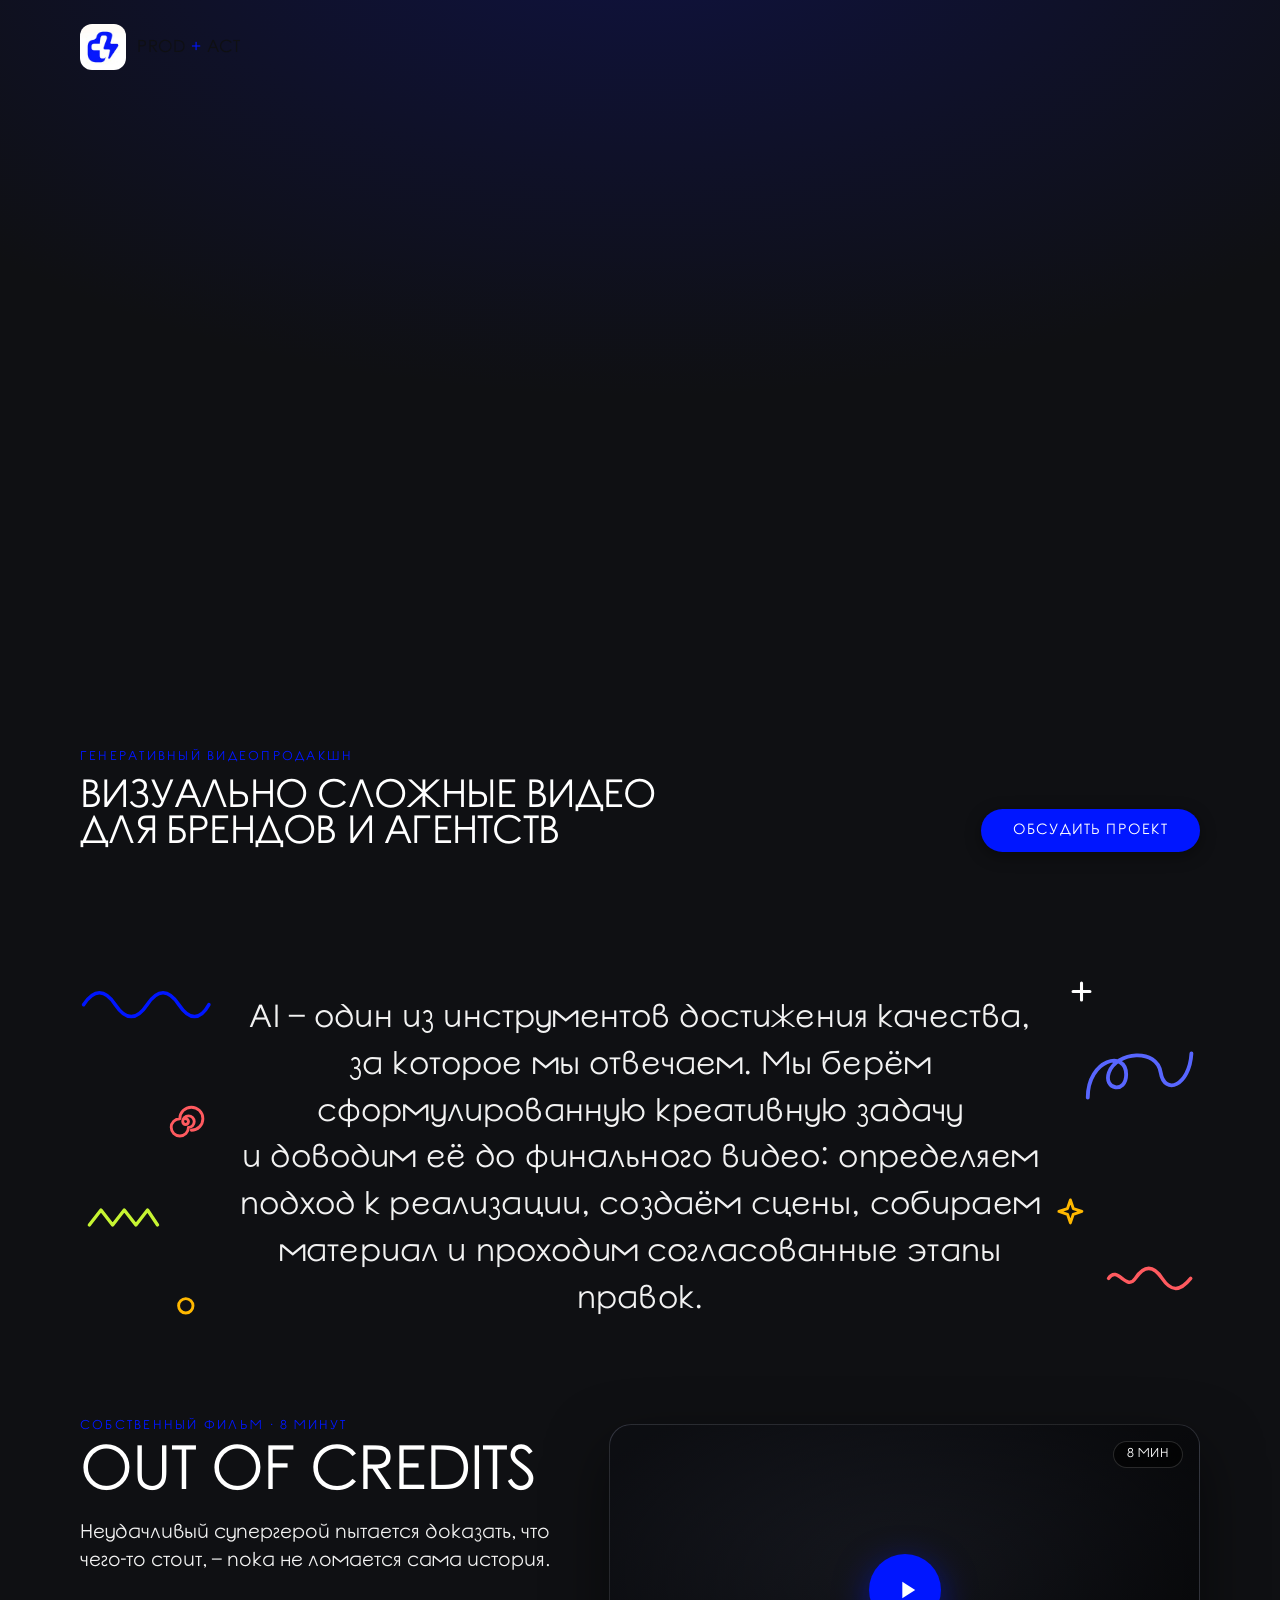
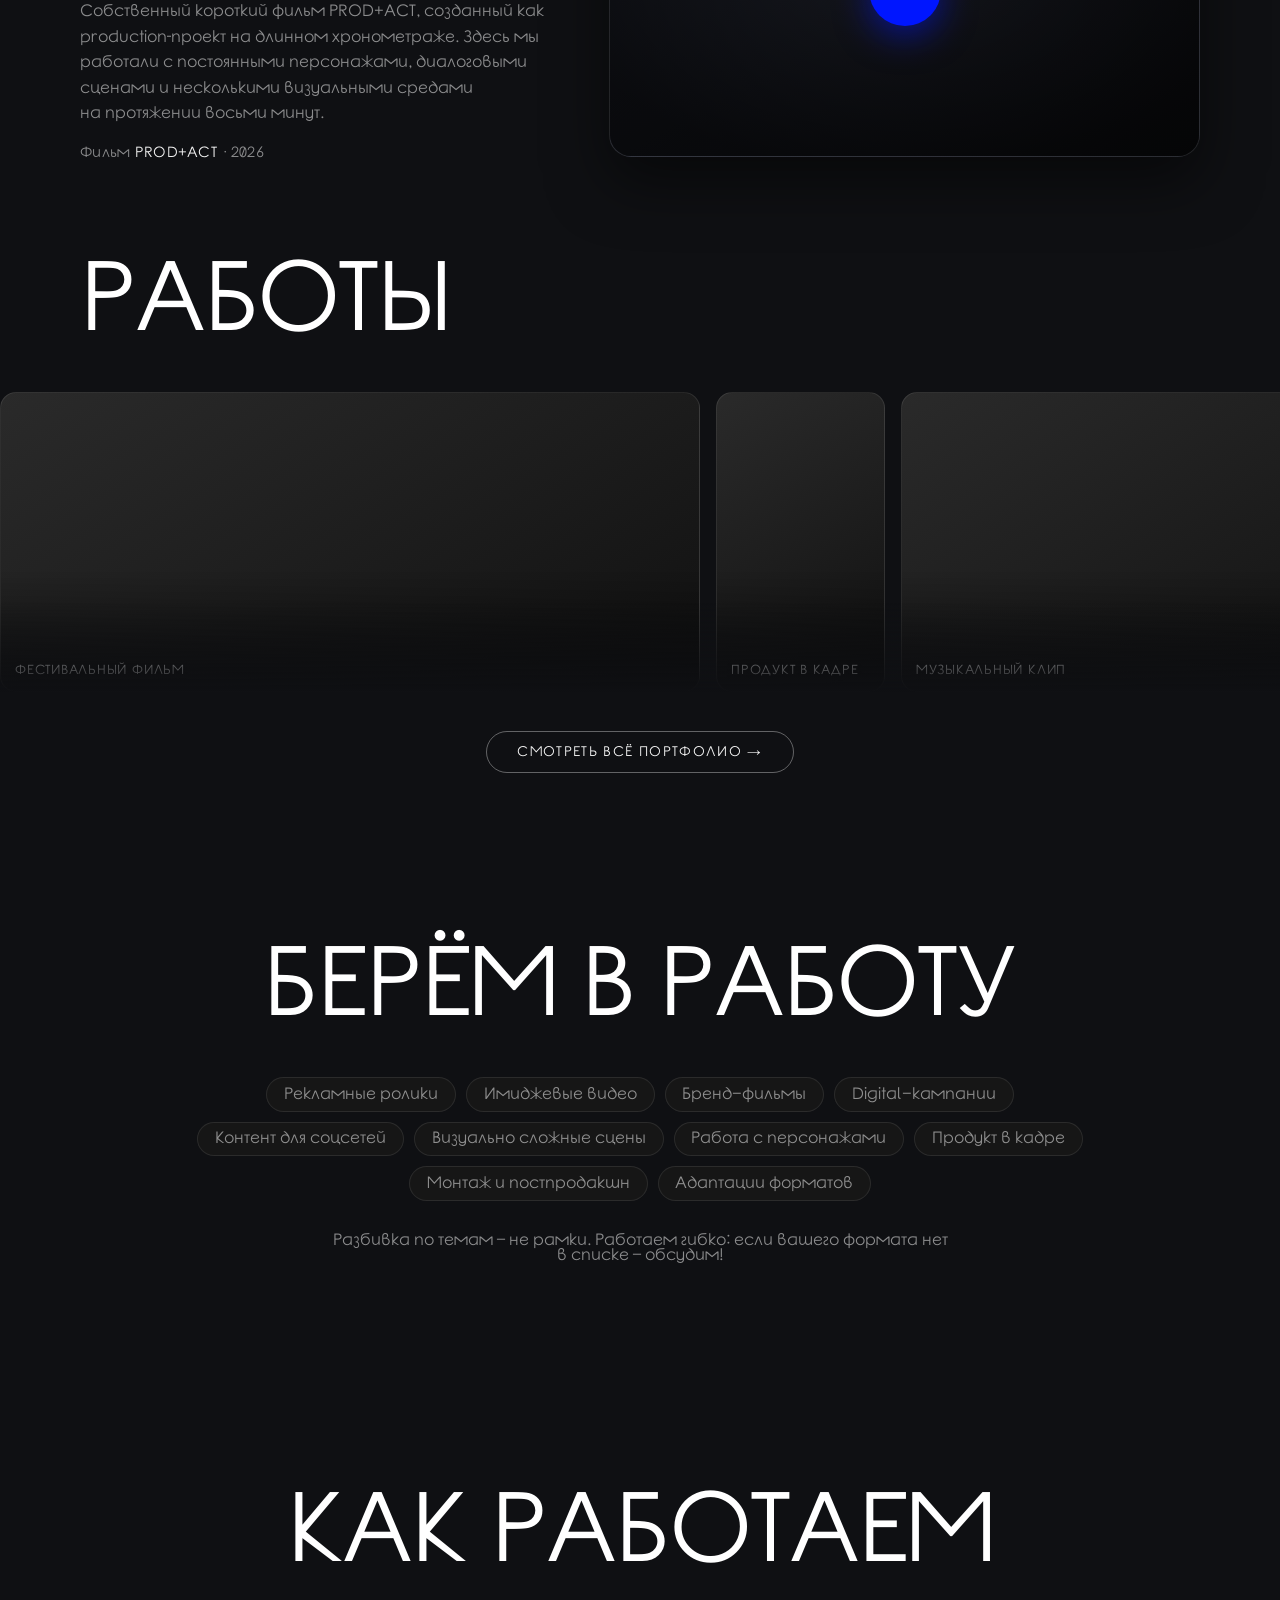
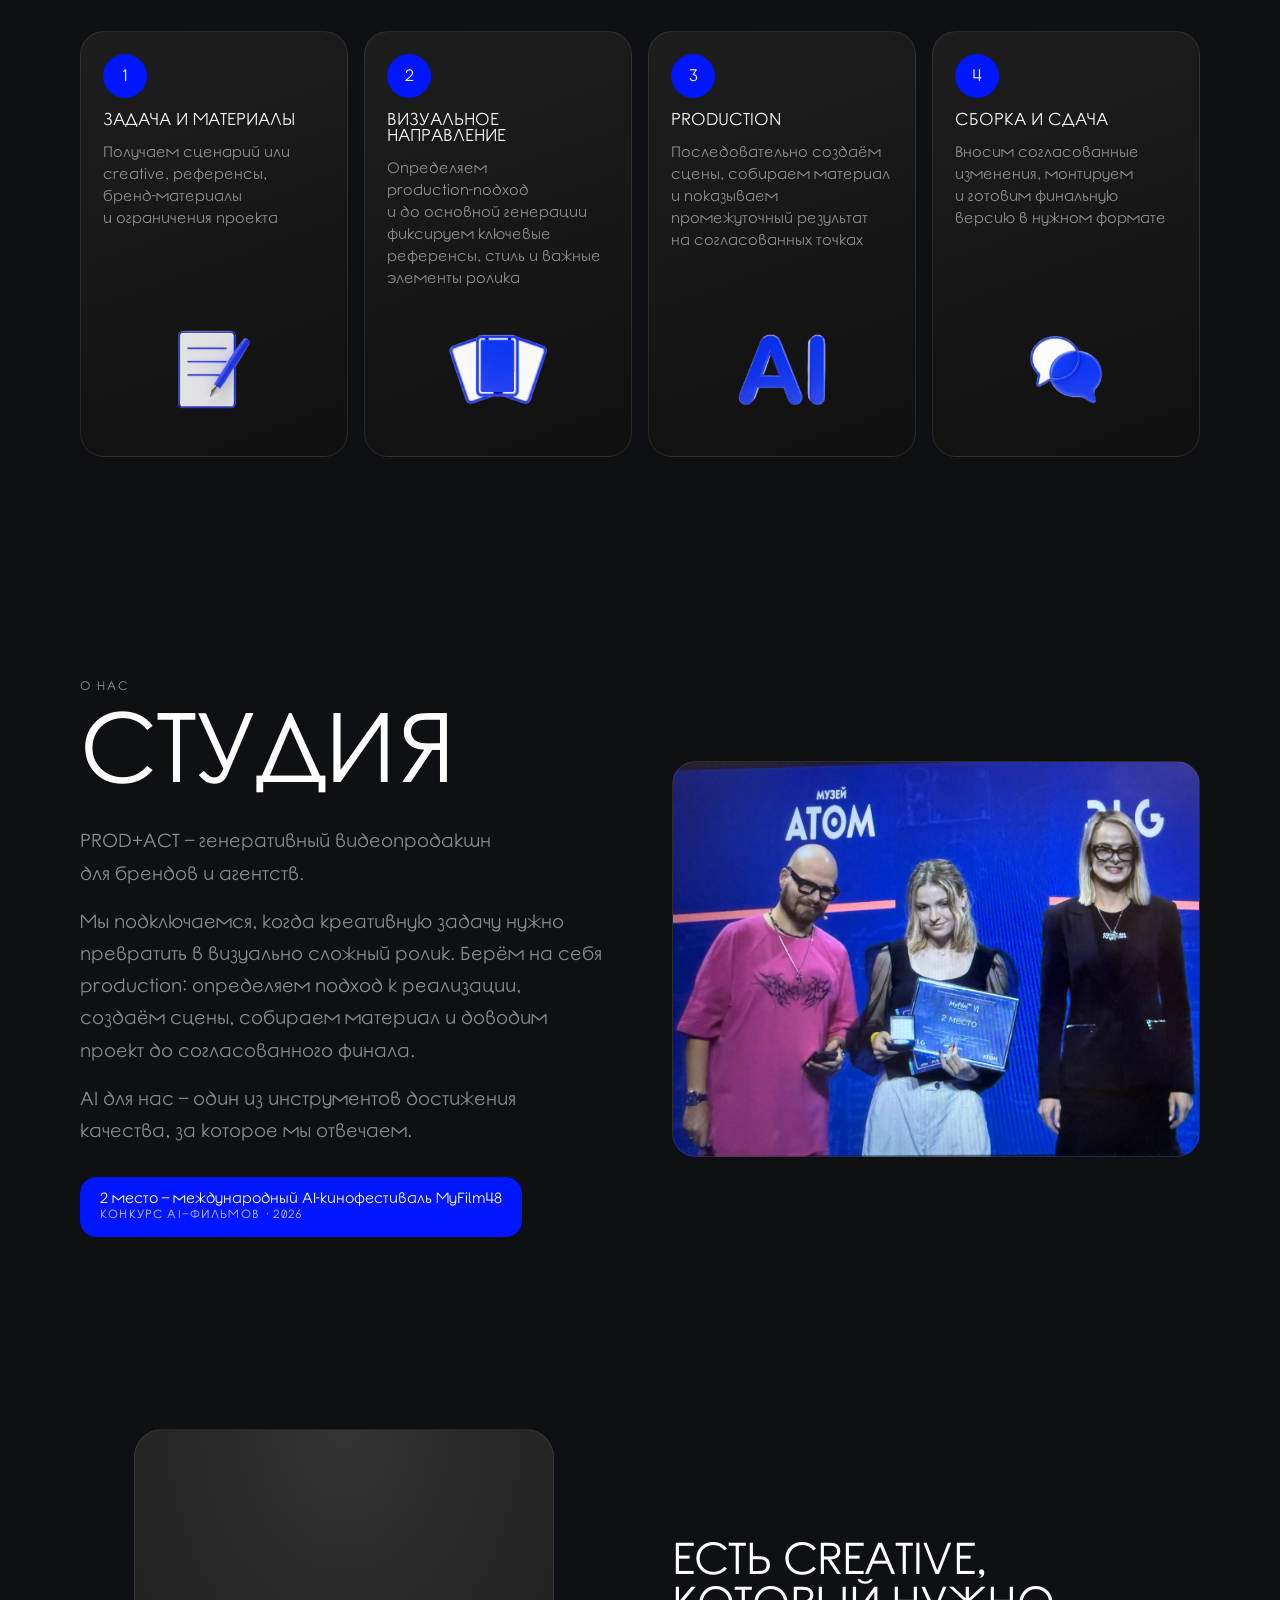
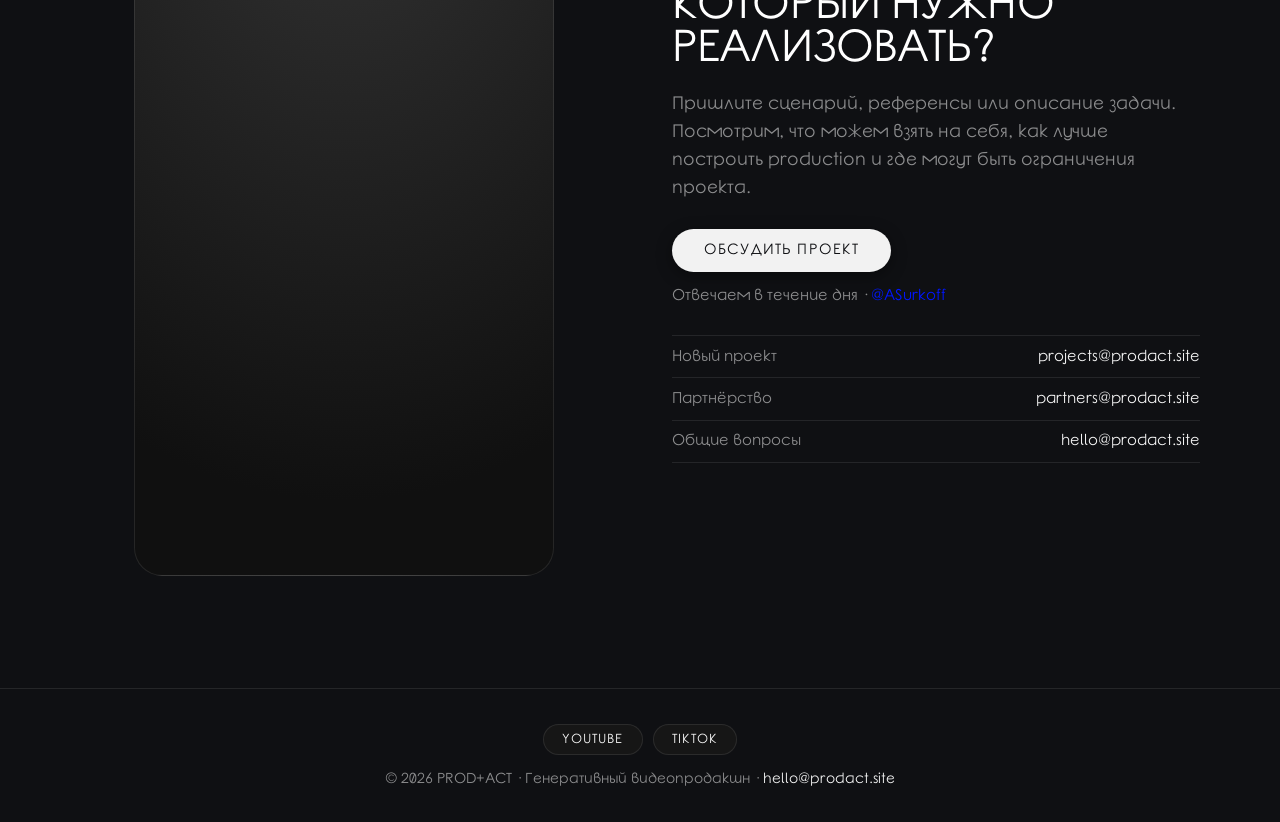
==== commit cf1c9dd7: "Меню: Работы -> блок на главной, отдельная ссылка Портфолио (шапка/моб/блок работ); ВБ-видео переиме" ====
--- a/index.html
+++ b/index.html
@@ -74,13 +74,15 @@
   .topbar-brand .plus{ color:var(--blue); }
   .topbar-logo{ width:32px; height:32px; border-radius:9px; object-fit:cover; flex:none; }
   .topbar-cta{ padding:.55rem 1.2rem; font-size:.72rem; box-shadow:none; flex:none; }
-  .topbar-nav{ display:flex; align-items:center; gap:1.4rem; }
+  .topbar-nav{ display:flex; align-items:center; gap:1.4rem; margin-right:auto; margin-left:1.6rem; }
   .topbar-nav a{ color:rgba(255,255,255,.72); font-size:.8rem; font-weight:400; text-transform:uppercase;
     letter-spacing:.06em; white-space:nowrap; transition:color .2s; }
   .topbar-nav a:hover{ color:var(--blue); }
   @media(max-width:960px){ .topbar-nav{ display:none; } }
   @media(max-width:480px){ .topbar-brand span{ display:none; } }
   .topbar-nav a.nav-mp{ color:#5866ff; }
+  .topbar-nav a.nav-portfolio{ color:#5866ff; font-weight:600; }
+  .drawer-nav a.drawer-portfolio{ color:#5866ff; }
 
   /* выдвижное меню (мобильное) */
   .drawer-backdrop{ position:fixed; inset:0; z-index:290; background:rgba(0,0,0,.55);
@@ -354,6 +356,7 @@
         <span>PROD <span class="plus">+</span> ACT</span>
       </a>
       <nav class="topbar-nav">
+        <a class="nav-portfolio" href="works/">Портфолио</a>
         <a href="#premiere">Фильм</a>
         <a href="#works">Работы</a>
         <a href="#shoot">Что снимаем</a>
@@ -370,6 +373,7 @@
     <button class="drawer-close" id="drawerClose" aria-label="Закрыть меню">&times;</button>
     <div class="drawer-brand">PROD <span class="plus">+</span> ACT</div>
     <nav class="drawer-nav">
+      <a class="drawer-portfolio" href="works/">Портфолио</a>
       <a href="#premiere">Фильм</a>
       <a href="#works">Работы</a>
       <a href="#shoot">Что снимаем</a>
@@ -461,6 +465,9 @@
     </div>
     <div class="lane-mask">
       <div class="lane-row"><div class="lane l1" id="lane1"></div></div>
+    </div>
+    <div class="wrap fade" style="--fy:20px; text-align:center; margin-top:2.4rem;">
+      <a class="btn-ghost" href="works/">Смотреть всё портфолио →</a>
     </div>
   </section>
 
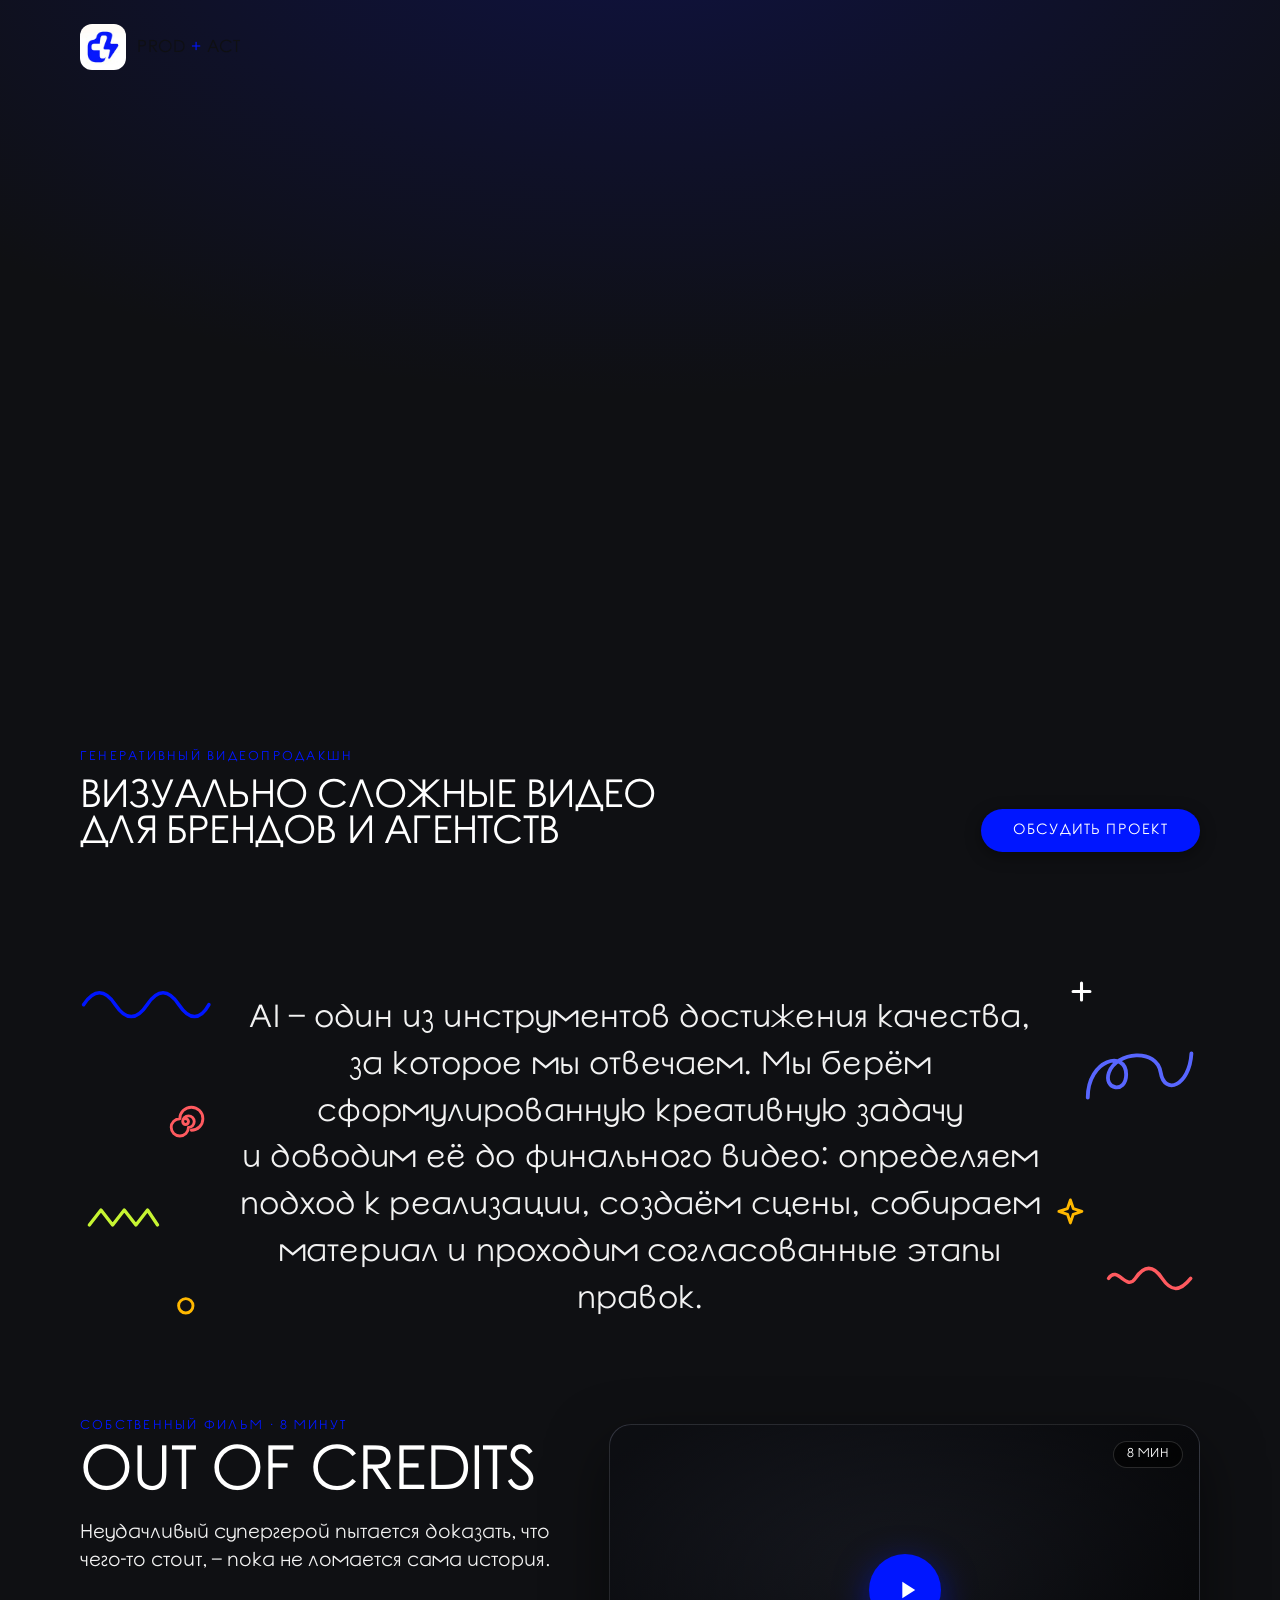
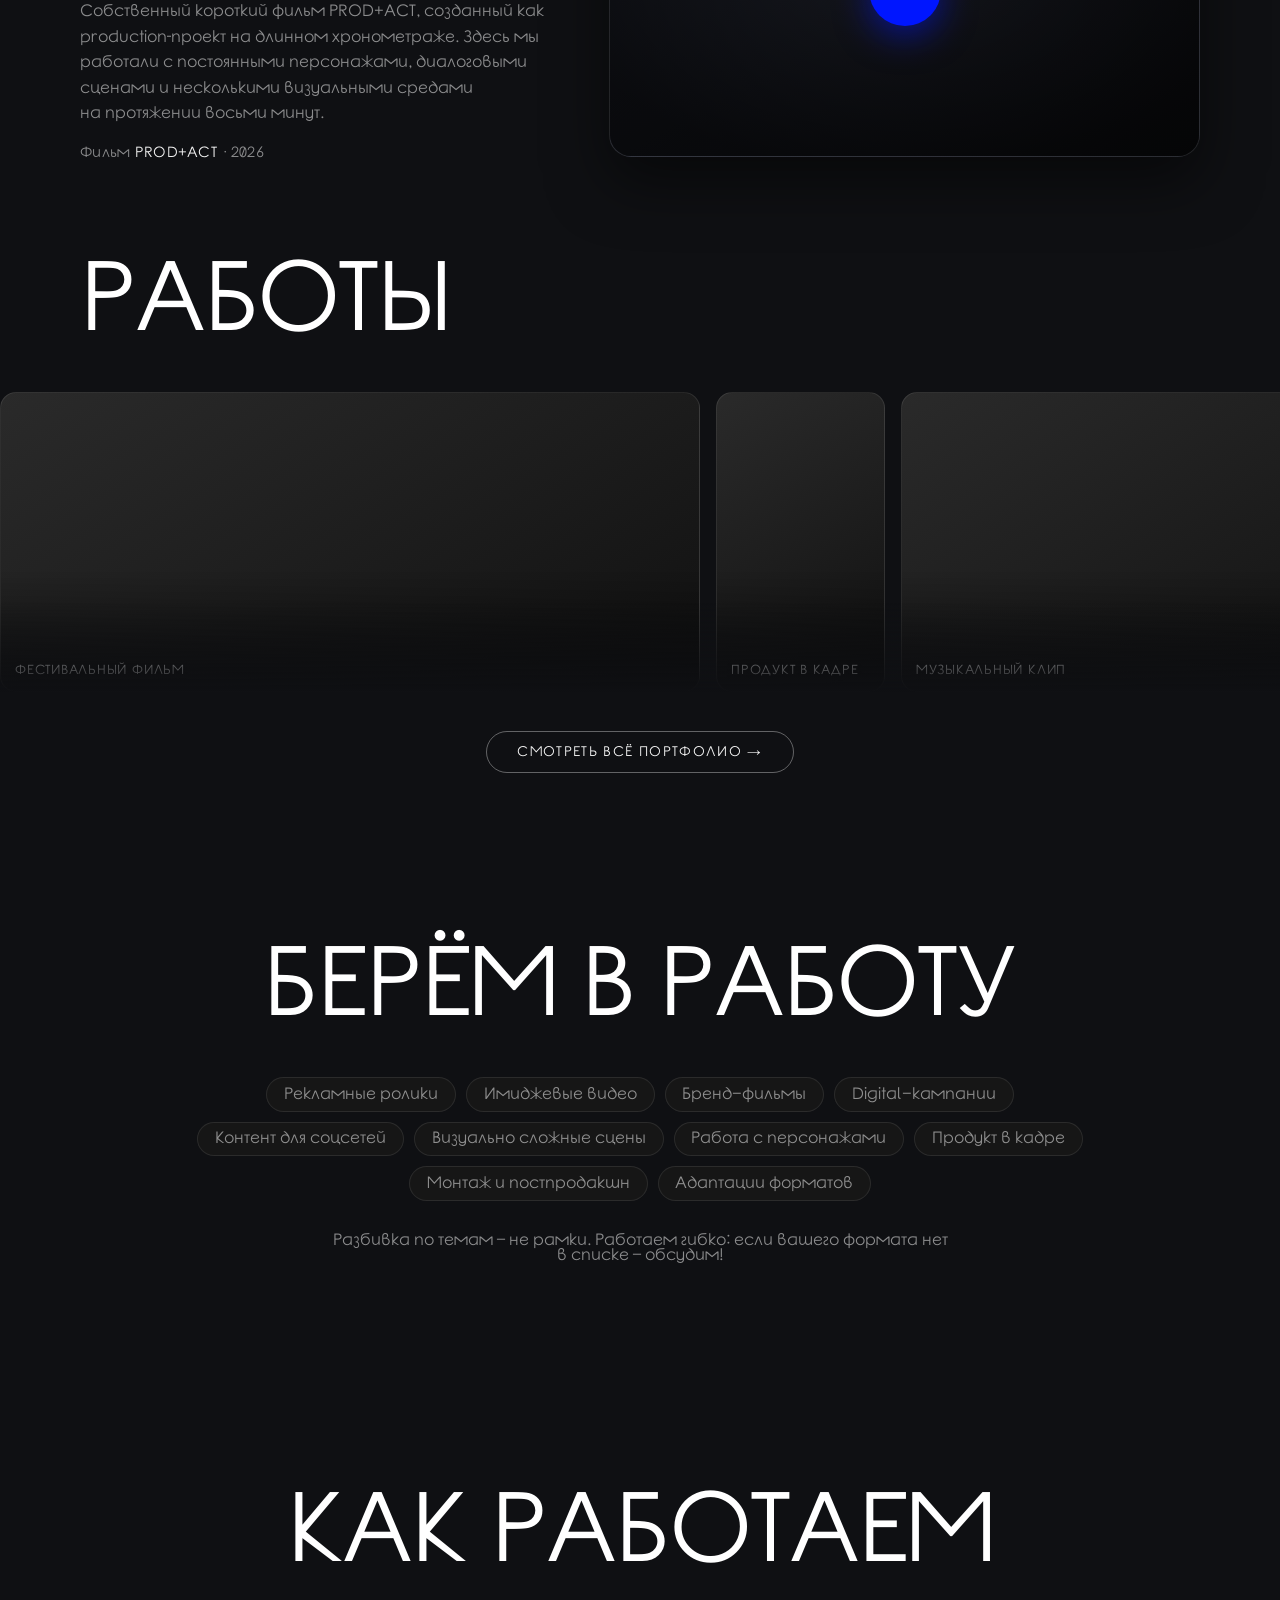
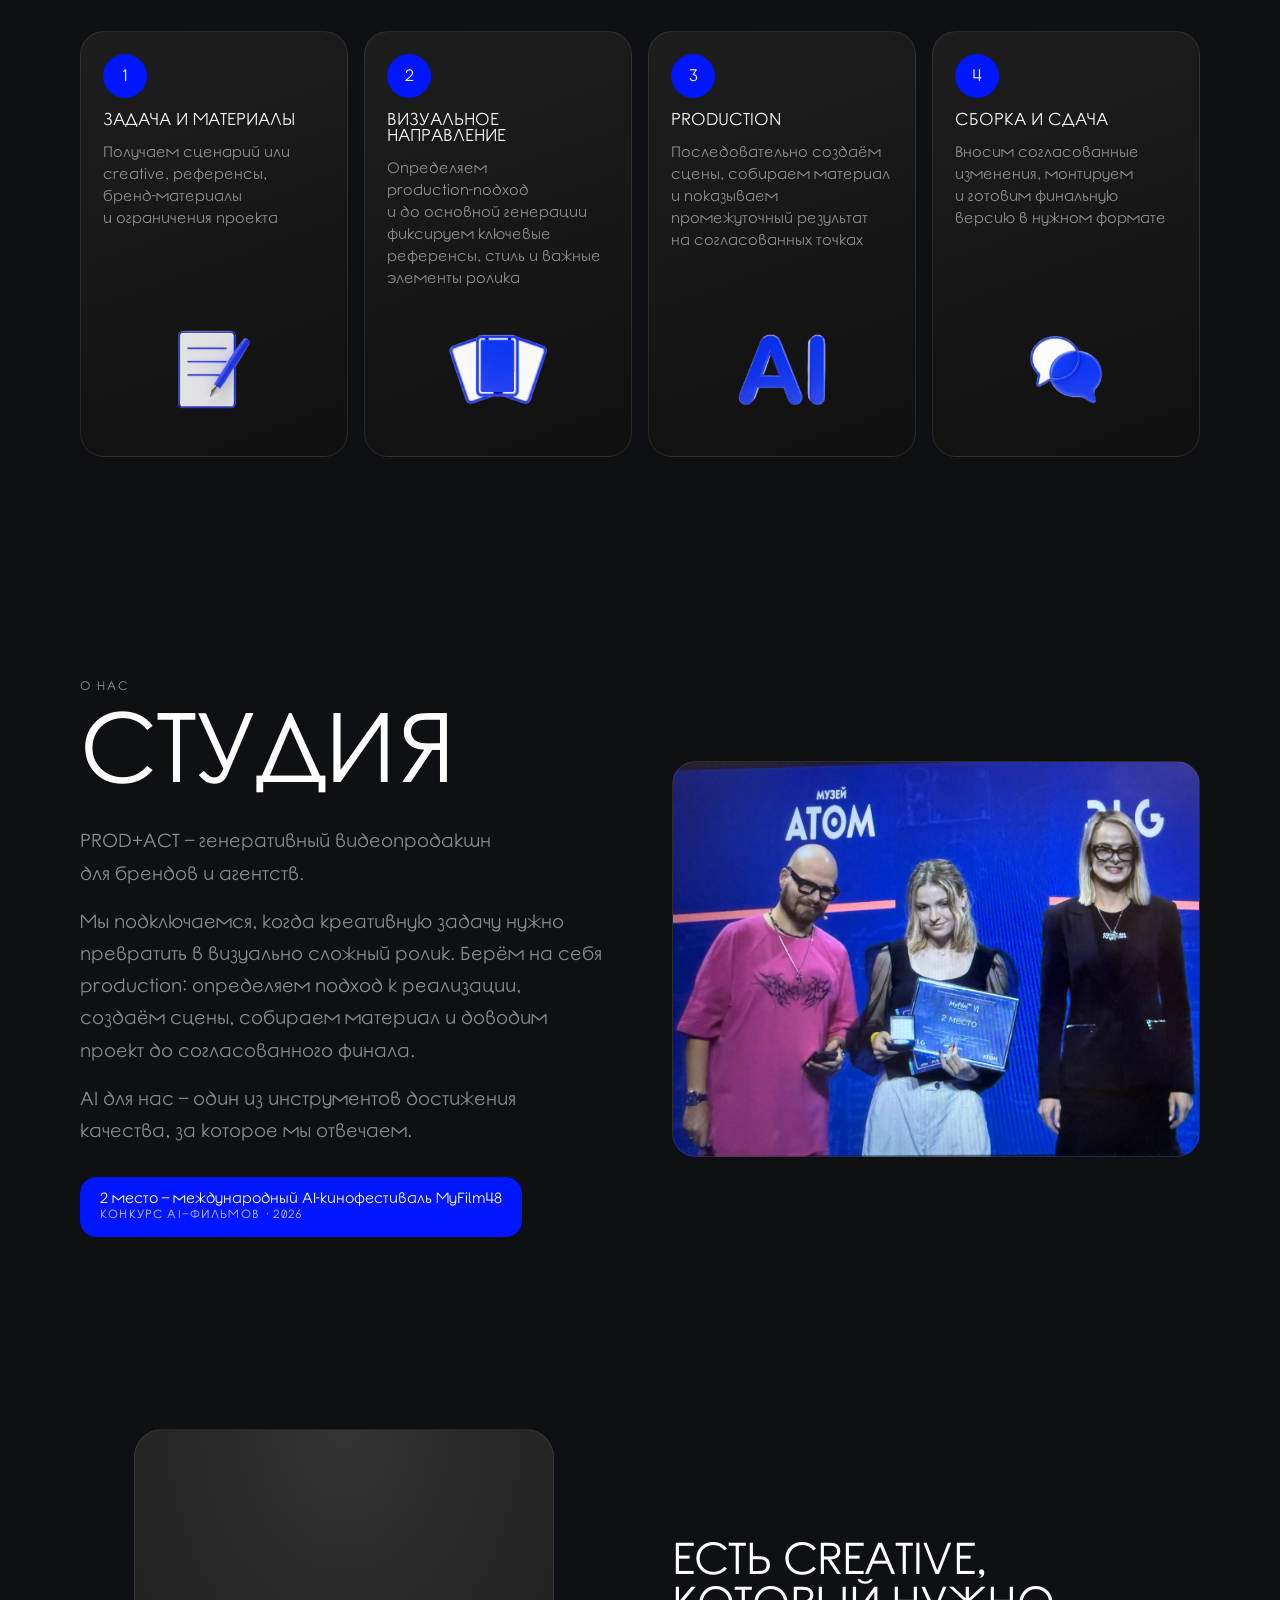
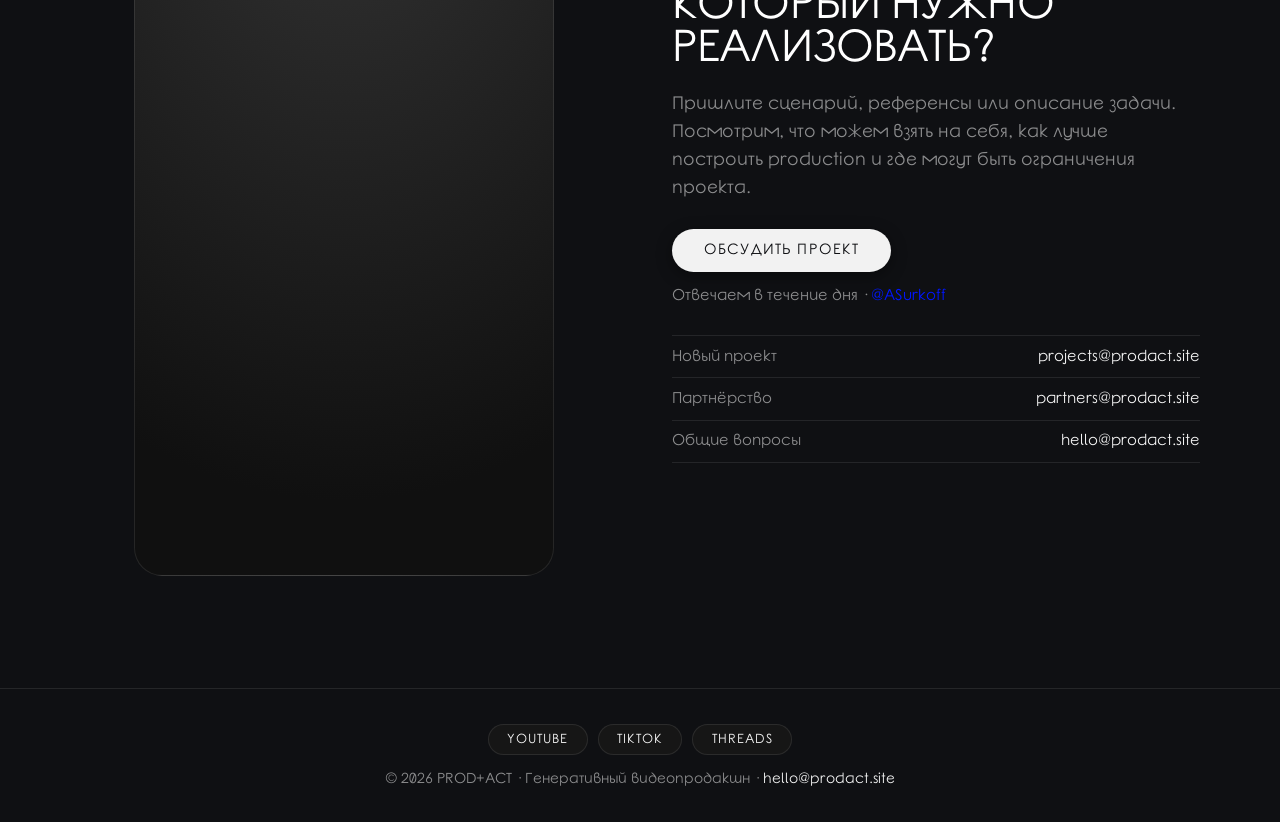
==== commit 1e200dd6: "Награда 2 место -> Новый игрок; Threads в соцсети; меню Портфолио/Работы + кнопка портфолио; ВБ-виде" ====
--- a/index.html
+++ b/index.html
@@ -531,6 +531,7 @@
     <div class="footer-social">
       <a href="https://www.youtube.com/@PROD-ACT" target="_blank" rel="noopener">YouTube</a>
       <a href="https://www.tiktok.com/@prod_act" target="_blank" rel="noopener">TikTok</a>
+      <a href="https://www.threads.com/@prod.act.agency" target="_blank" rel="noopener">Threads</a>
     </div>
     <div>© <span id="year"></span> PROD+ACT · Генеративный видеопродакшн · <a href="mailto:hello@prodact.site">hello@prodact.site</a></div>
   </footer>
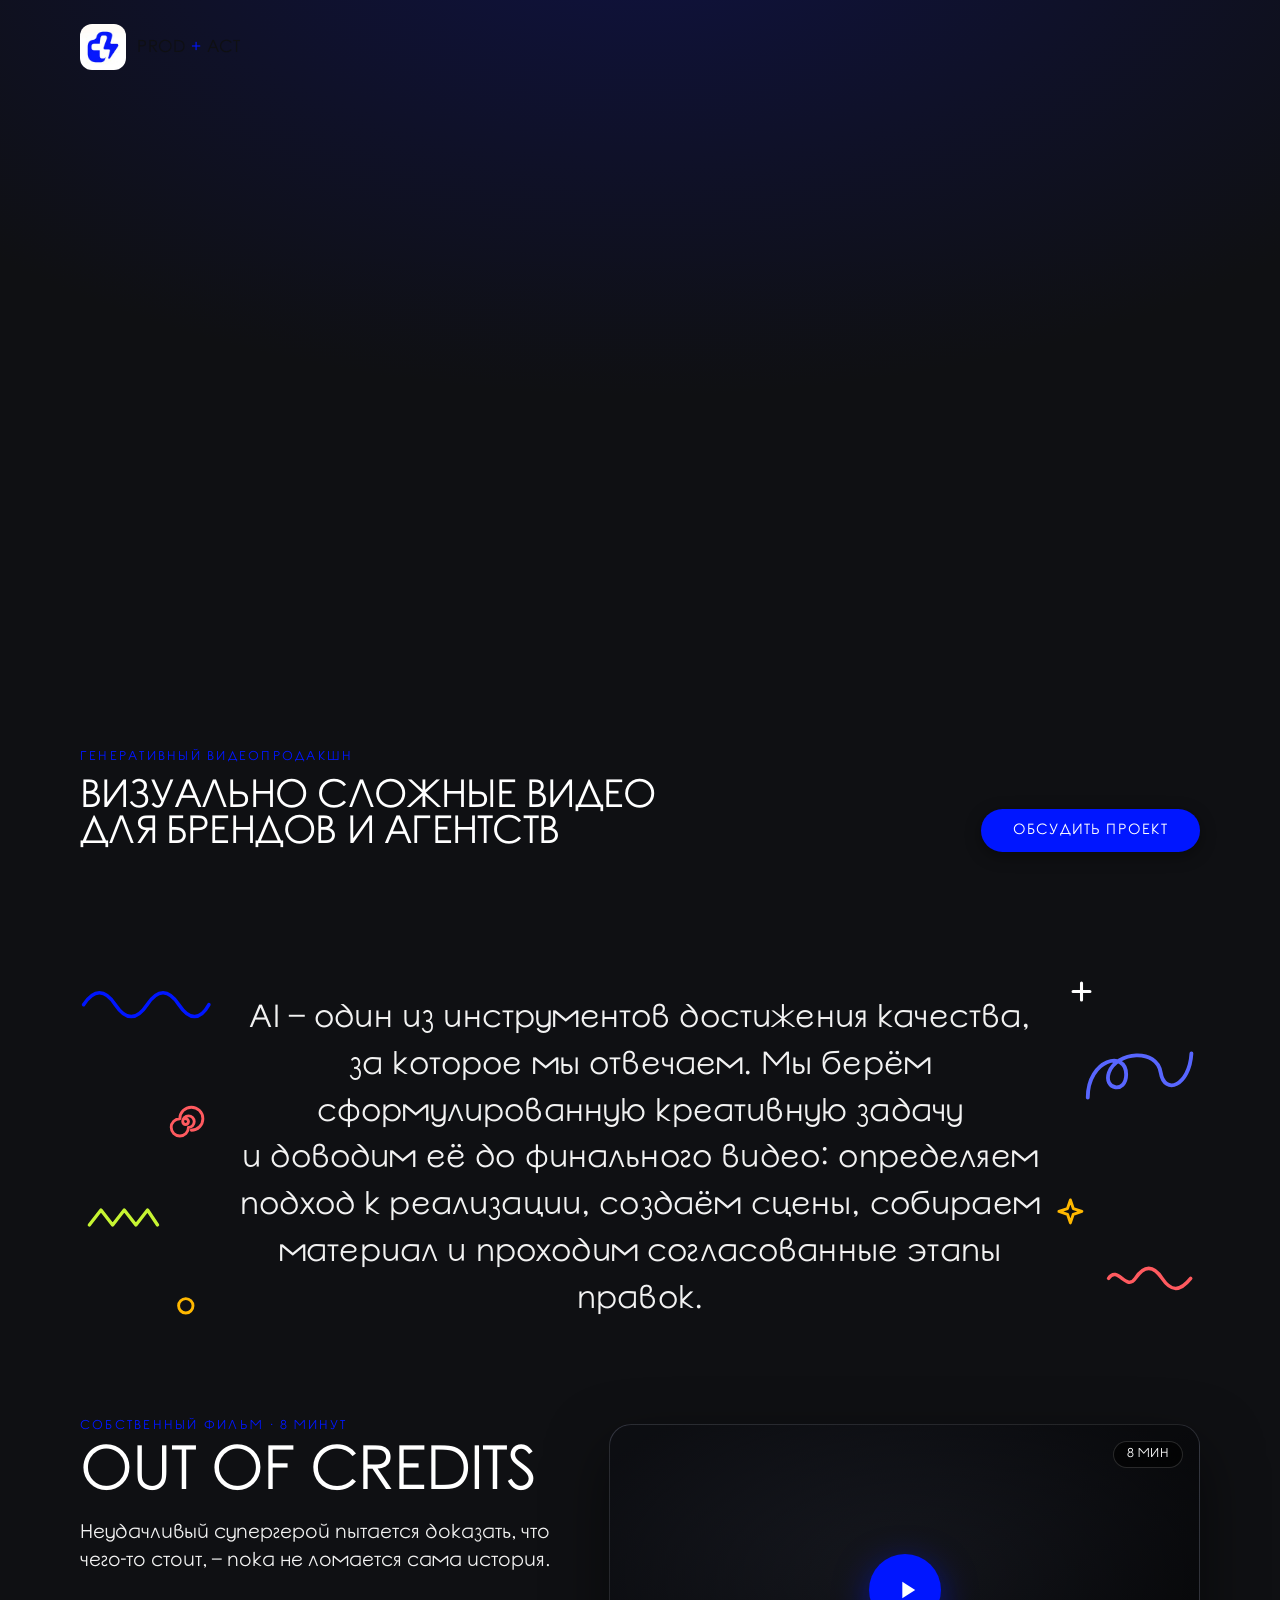
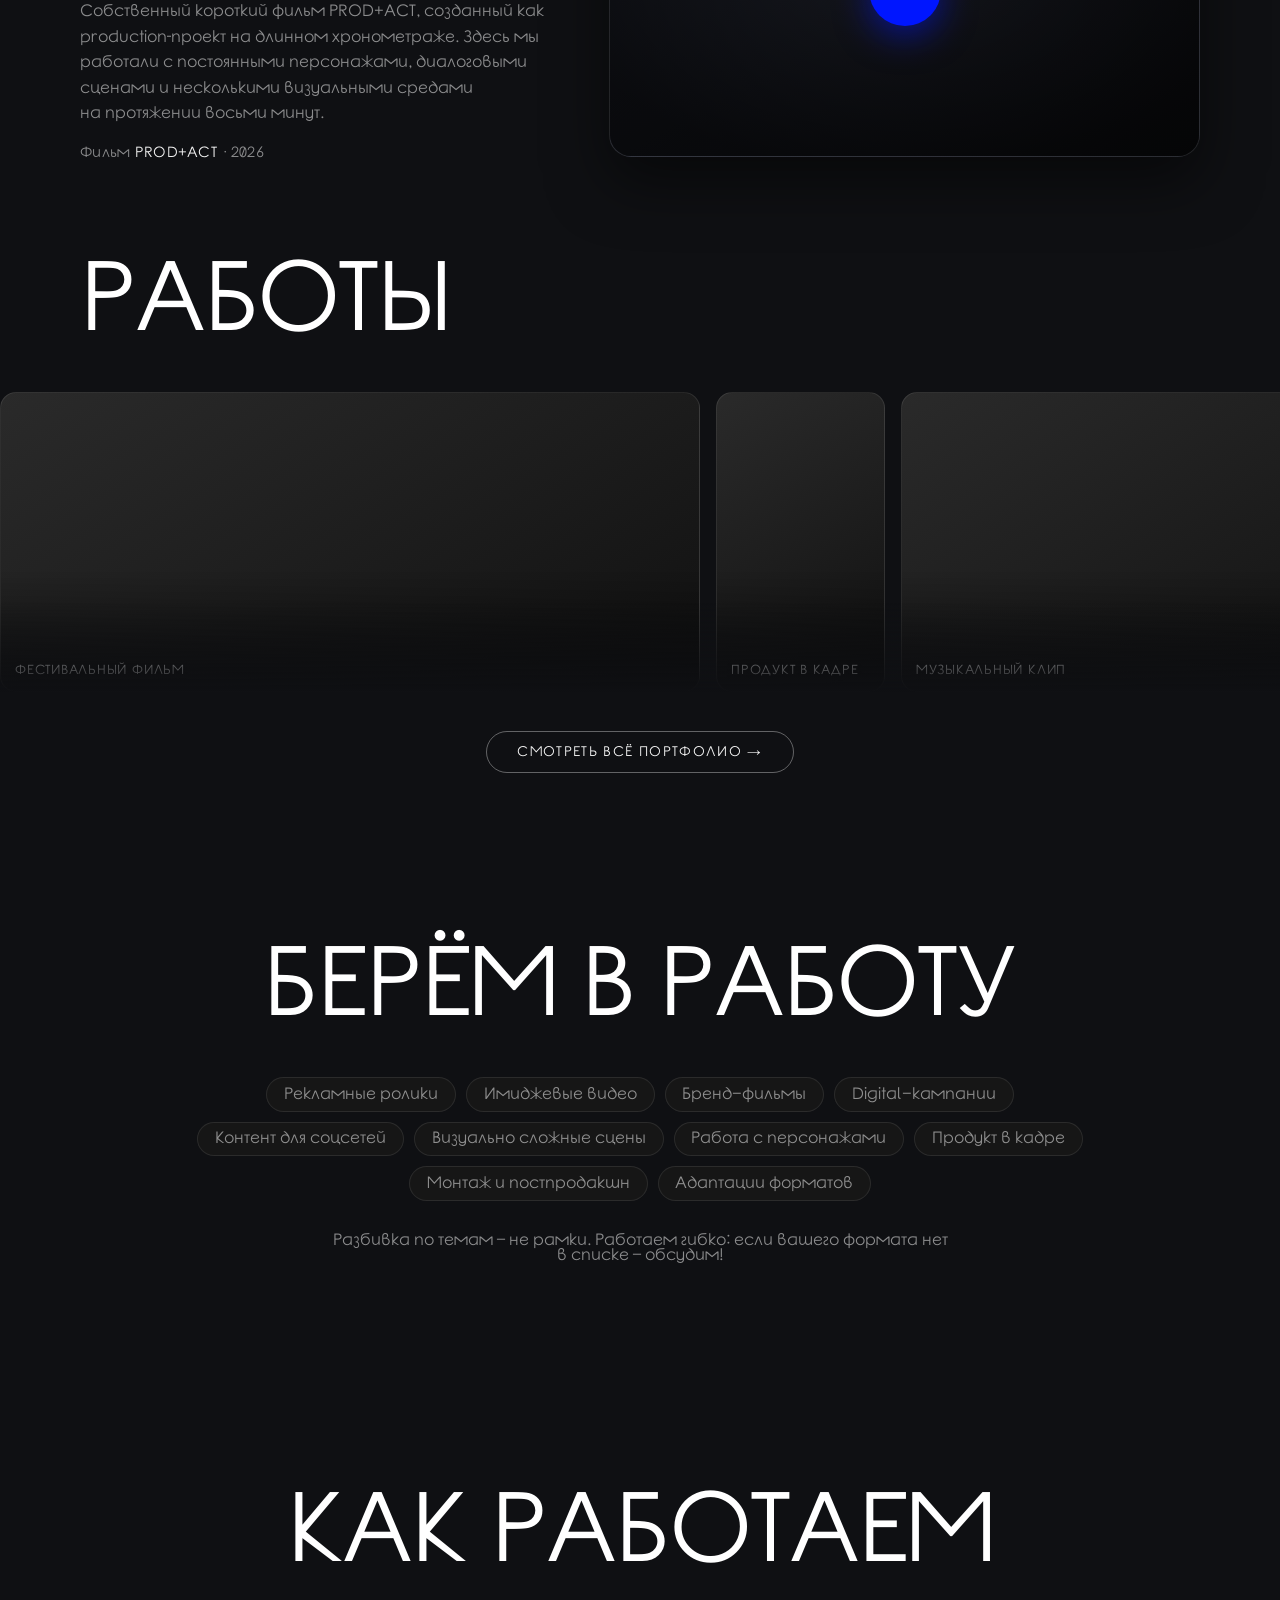
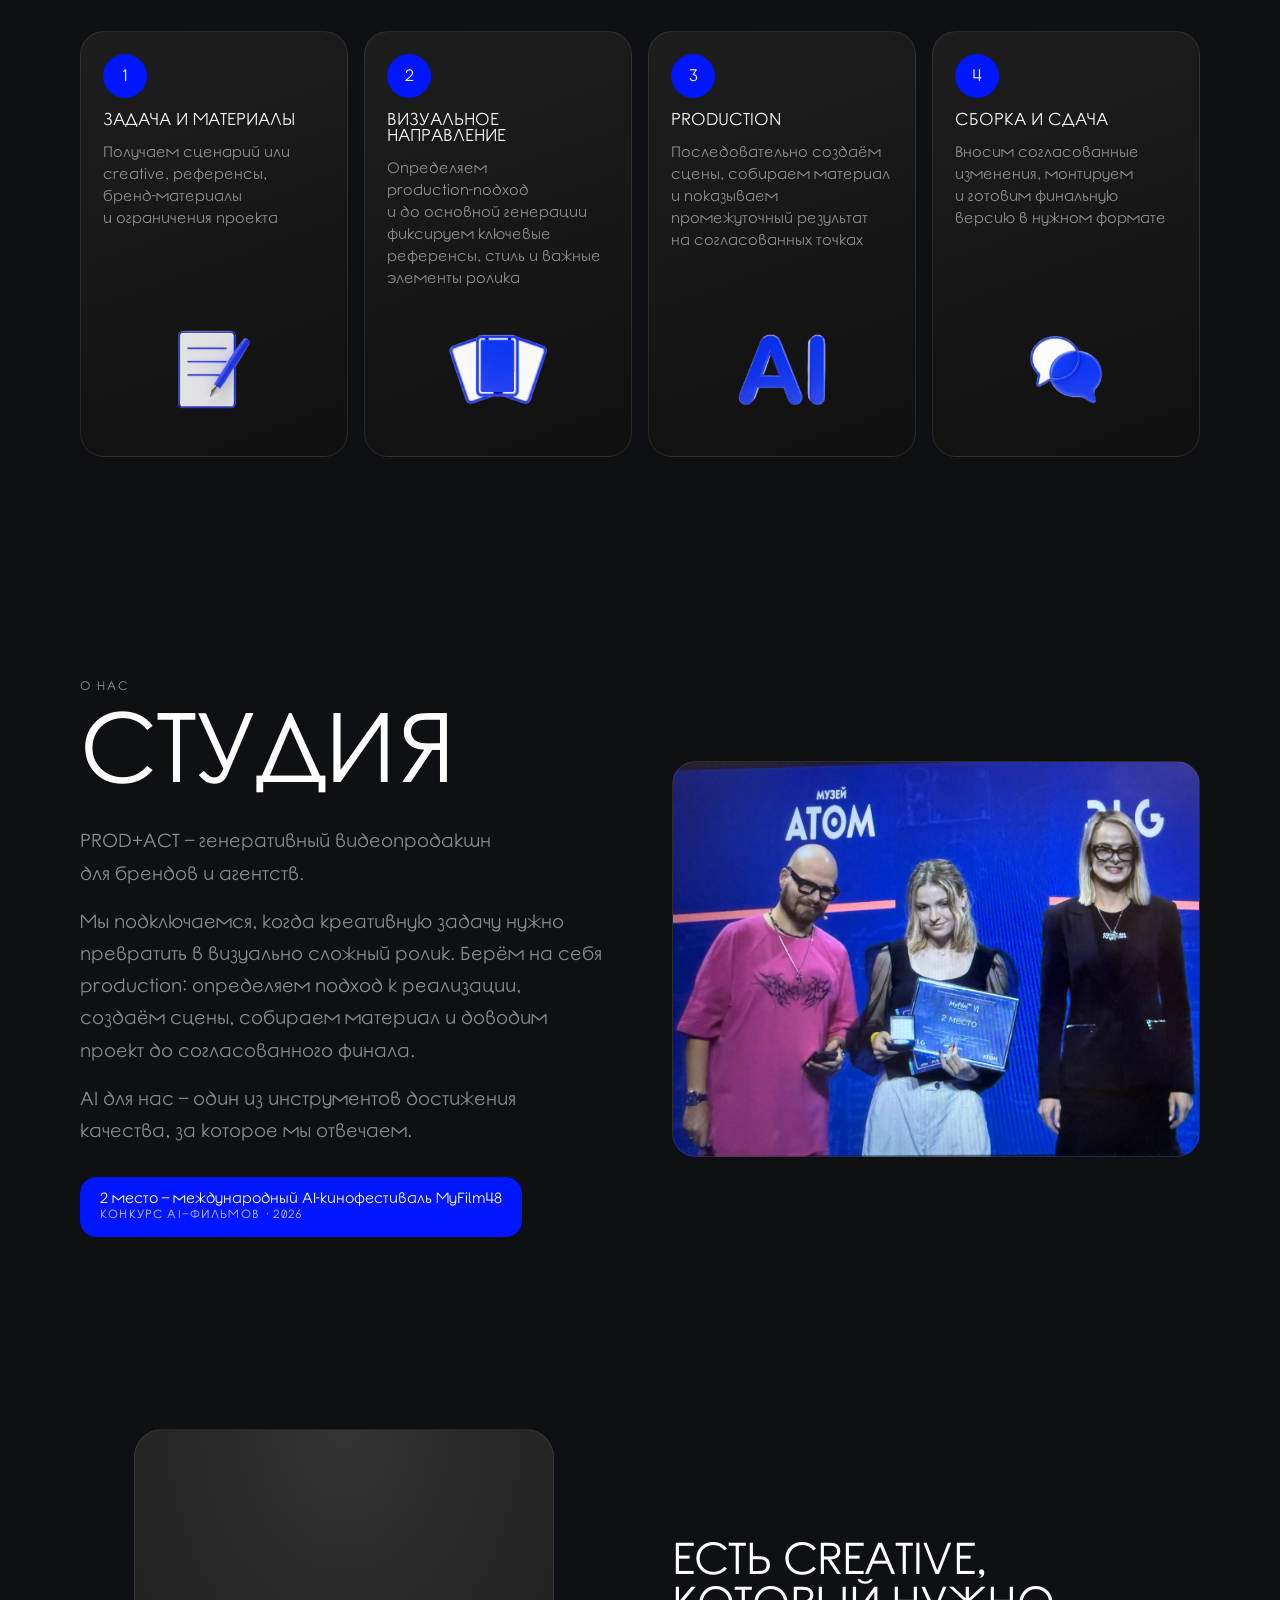
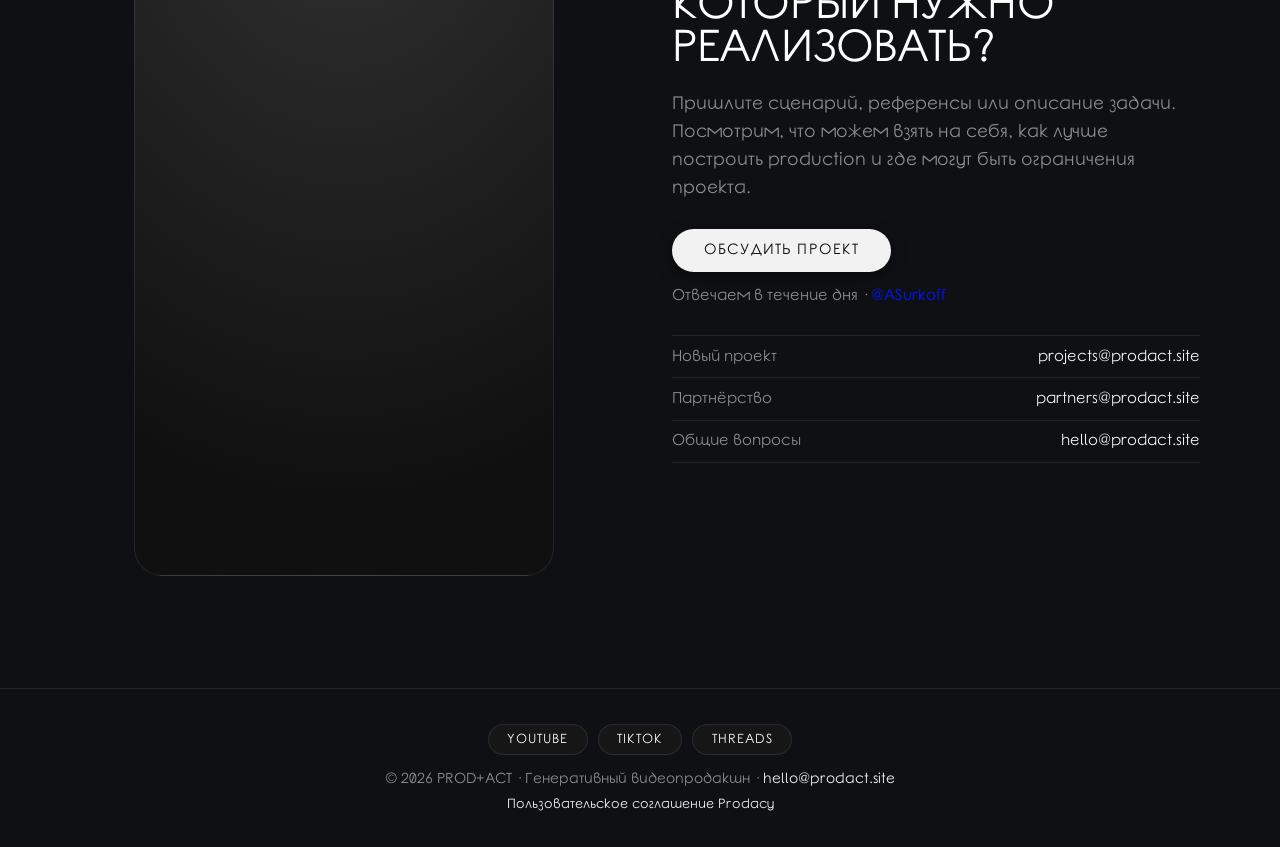
==== commit f653f218: "Publish the standalone Prodacy user agreement as a review draft Add /video/agreement.html with accou" ====
--- a/index.html
+++ b/index.html
@@ -357,6 +357,7 @@
       </a>
       <nav class="topbar-nav">
         <a class="nav-portfolio" href="works/">Портфолио</a>
+        <a href="video/" aria-label="Мастер роликов">Мастер</a>
         <a href="#premiere">Фильм</a>
         <a href="#works">Работы</a>
         <a href="#shoot">Что снимаем</a>
@@ -374,6 +375,7 @@
     <div class="drawer-brand">PROD <span class="plus">+</span> ACT</div>
     <nav class="drawer-nav">
       <a class="drawer-portfolio" href="works/">Портфолио</a>
+      <a href="video/">Мастер роликов</a>
       <a href="#premiere">Фильм</a>
       <a href="#works">Работы</a>
       <a href="#shoot">Что снимаем</a>
@@ -534,6 +536,7 @@
       <a href="https://www.threads.com/@prod.act.agency" target="_blank" rel="noopener">Threads</a>
     </div>
     <div>© <span id="year"></span> PROD+ACT · Генеративный видеопродакшн · <a href="mailto:hello@prodact.site">hello@prodact.site</a></div>
+    <nav aria-label="Правовые документы Prodacy" style="margin-top:12px;font-size:13px"><a href="/video/agreement.html">Пользовательское соглашение Prodacy</a></nav>
   </footer>
 
 </div>
@@ -554,7 +557,7 @@
 /* ============ КОНТЕНТ ============ */
 // Работы для ленты. a: "h"=горизонт(16:9), "w"=широкий(21:9), "v"=вертикаль(9:16). video: путь к готовому ролику.
 const WORKS = [
-  {a:"h", label:"Короткий метр", cat:"Кино", name:"Короткометражный ролик", video:"videos/lane/kino-hq.mp4",
+  {a:"h", label:"Трейлер", cat:"Кино", name:"Короткометражный ролик", video:"videos/lane/kino-hq.mp4",
    desc:"Художественный ролик с проработкой кадра, света и монтажа."},
   {a:"v", label:"Распаковка", cat:"Маркетплейсы", name:"Видео-распаковка", video:"videos/lane/raspakovka.mp4",
    desc:"Динамичная распаковка товара — доверие и наглядность для карточки."},
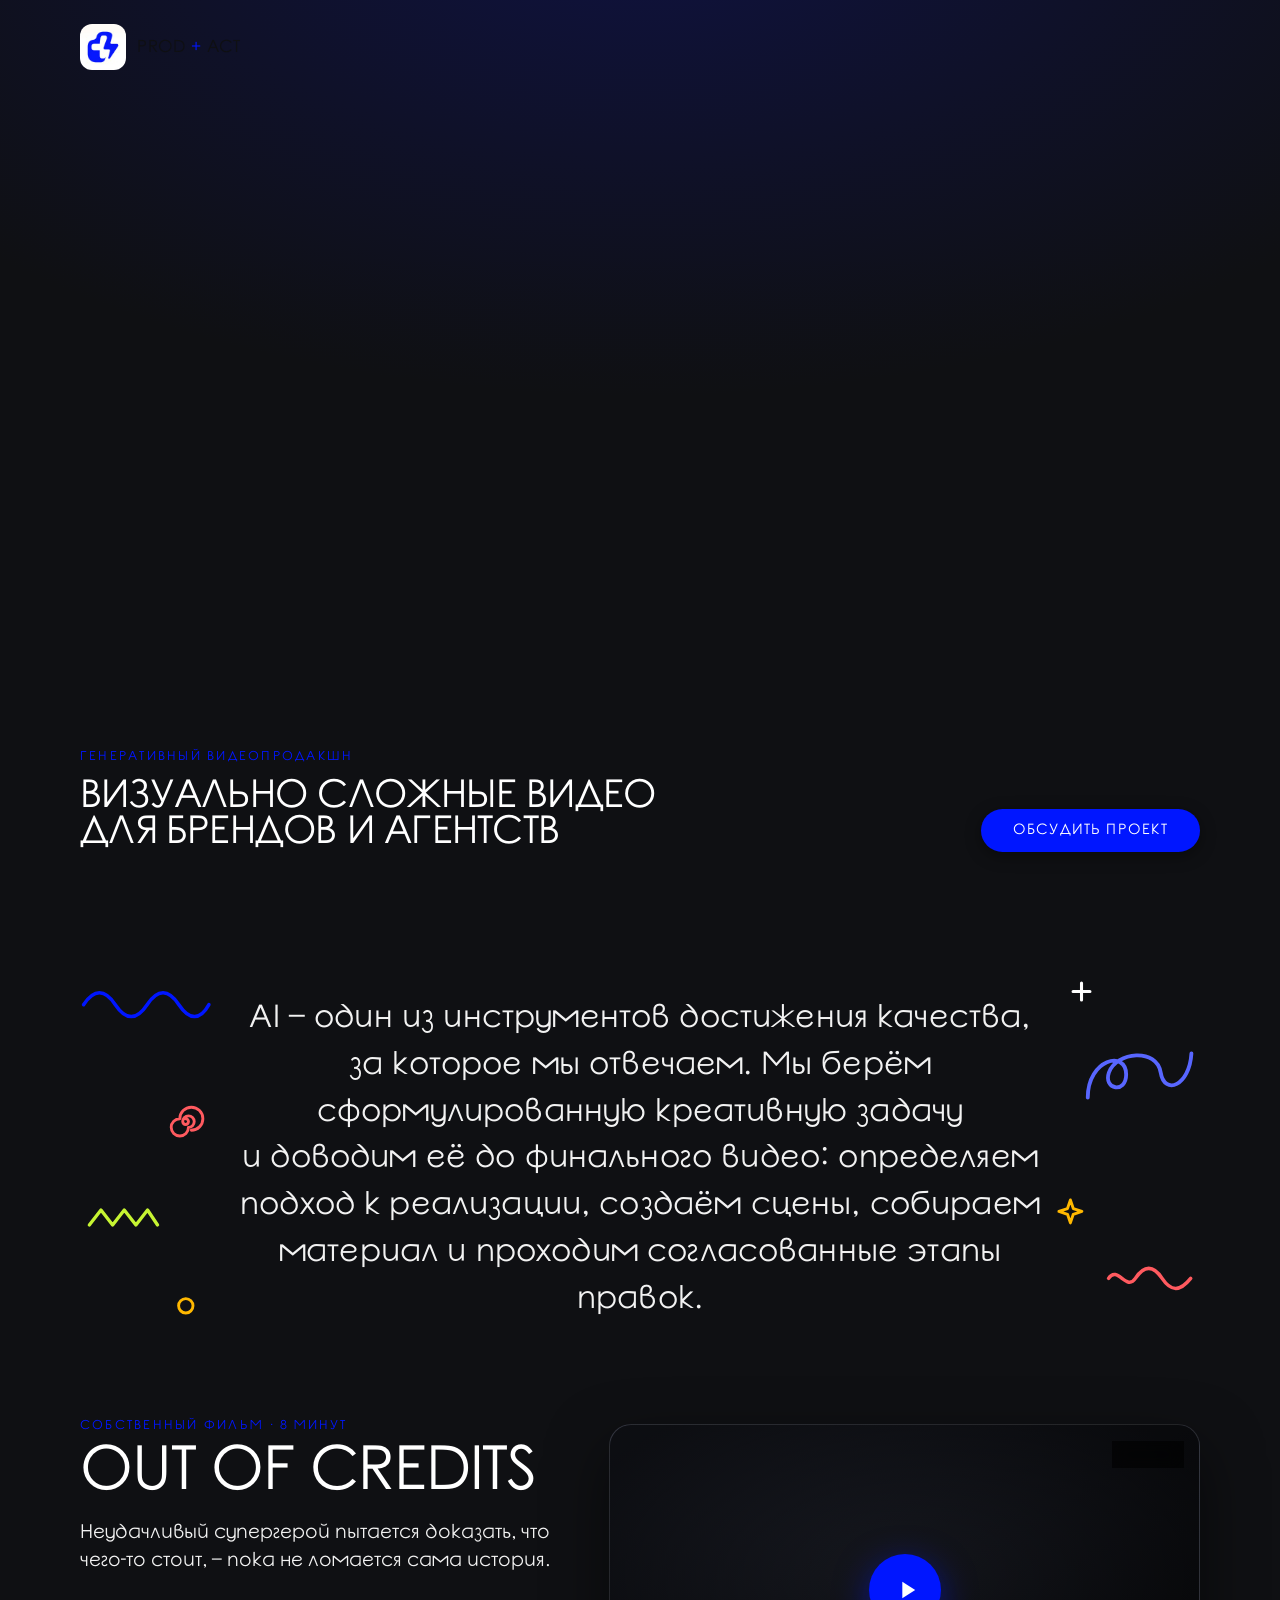
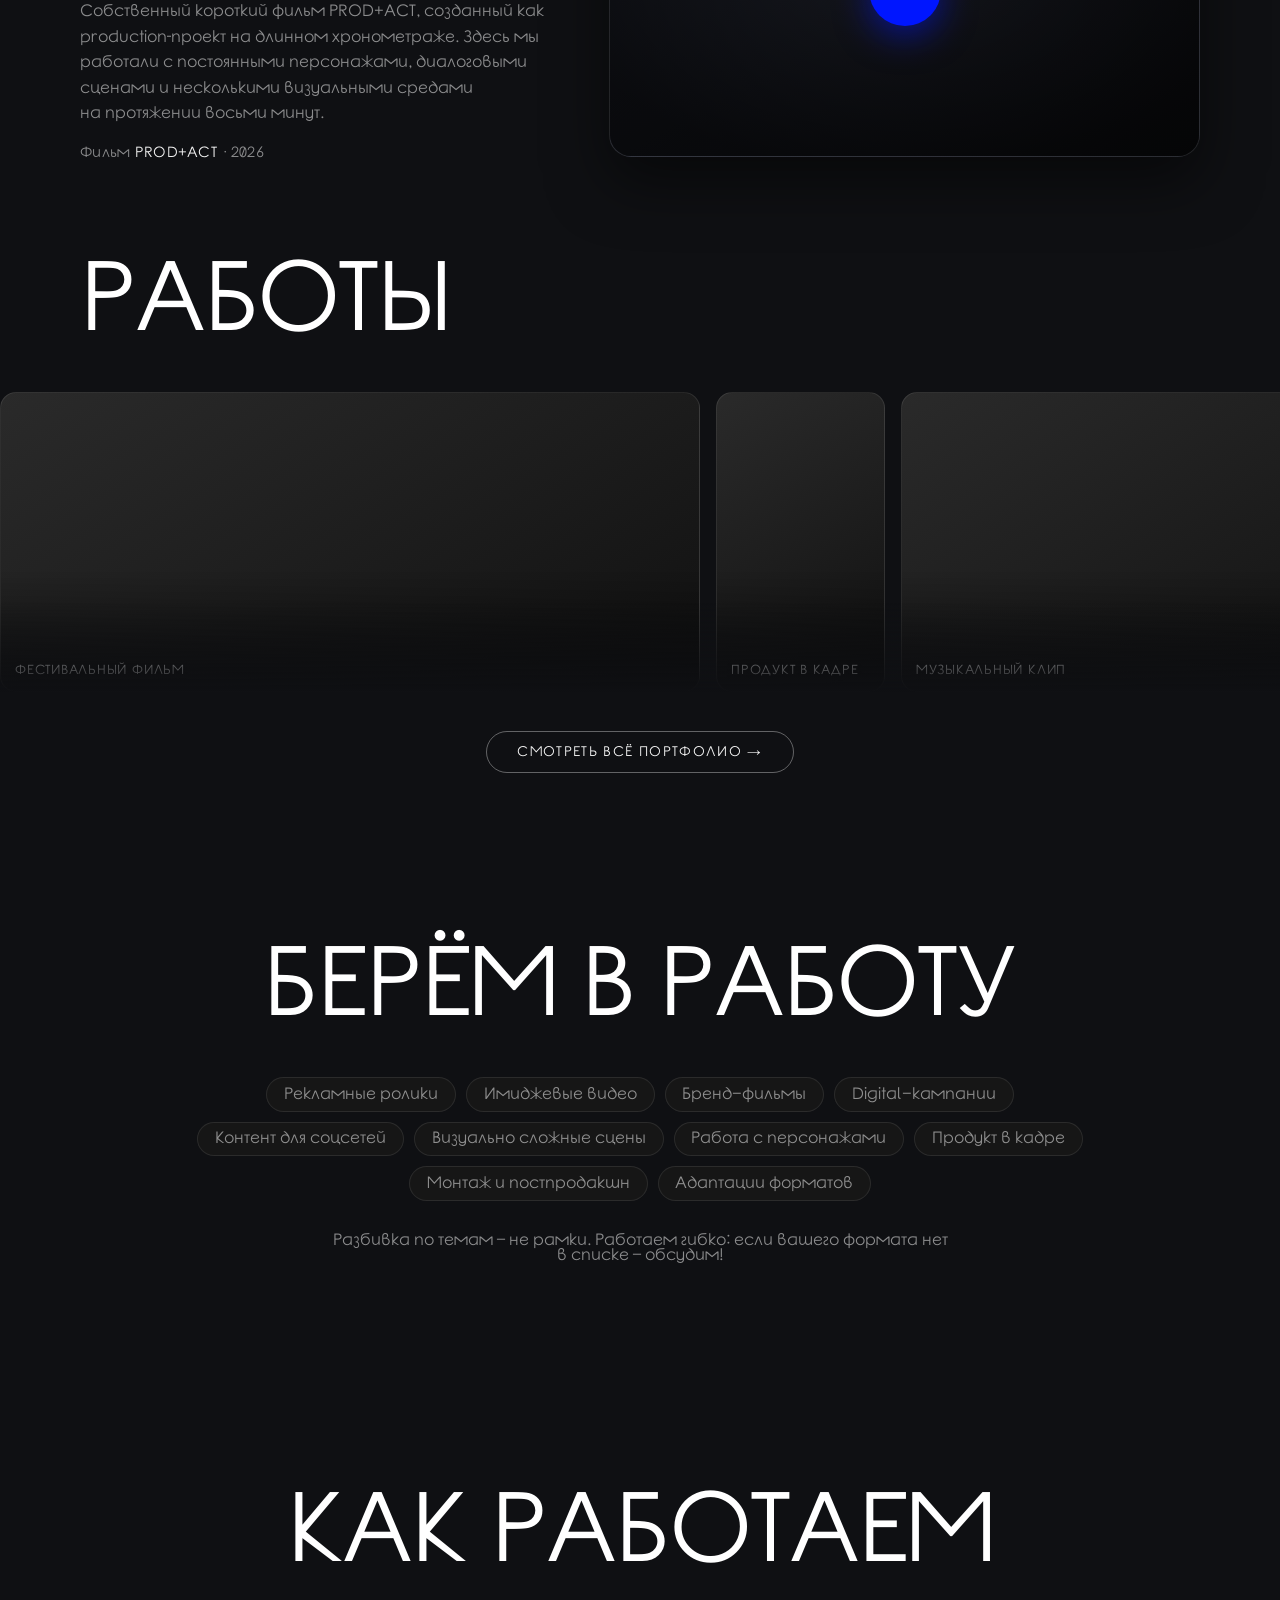
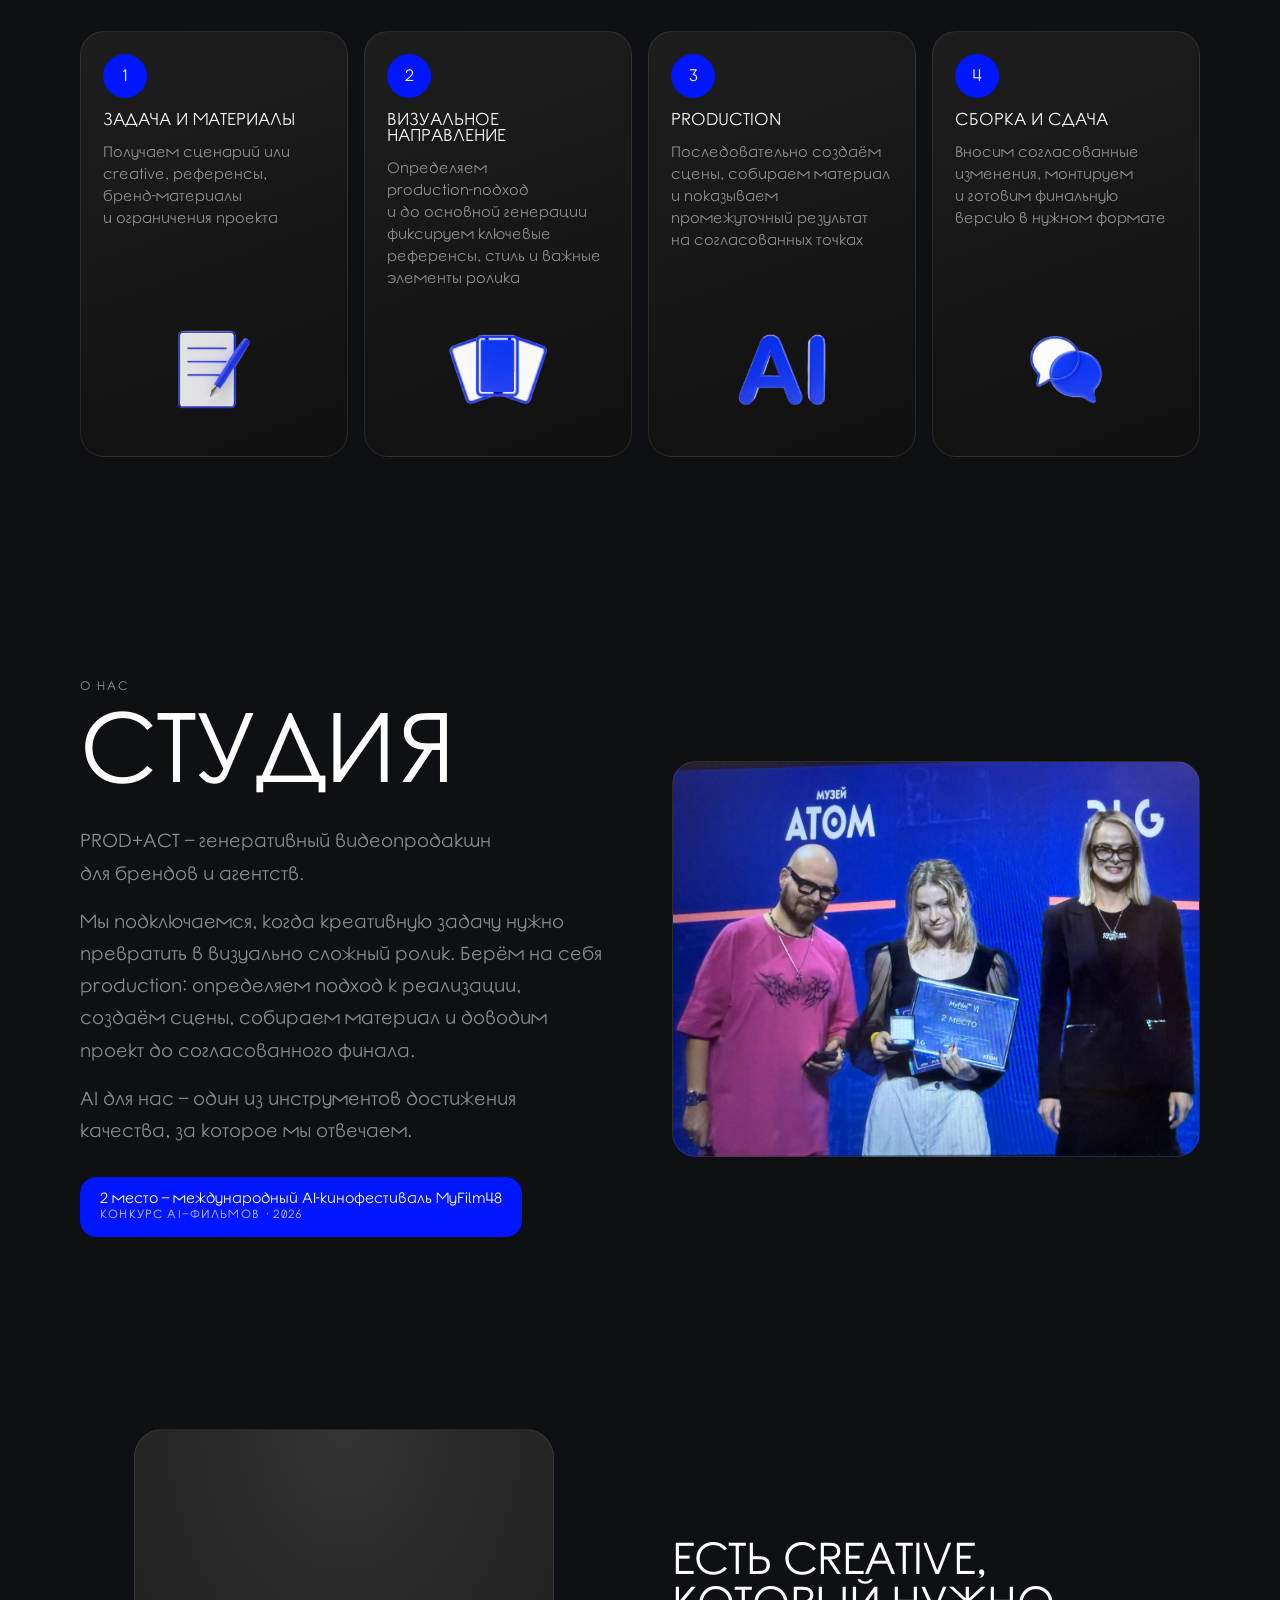
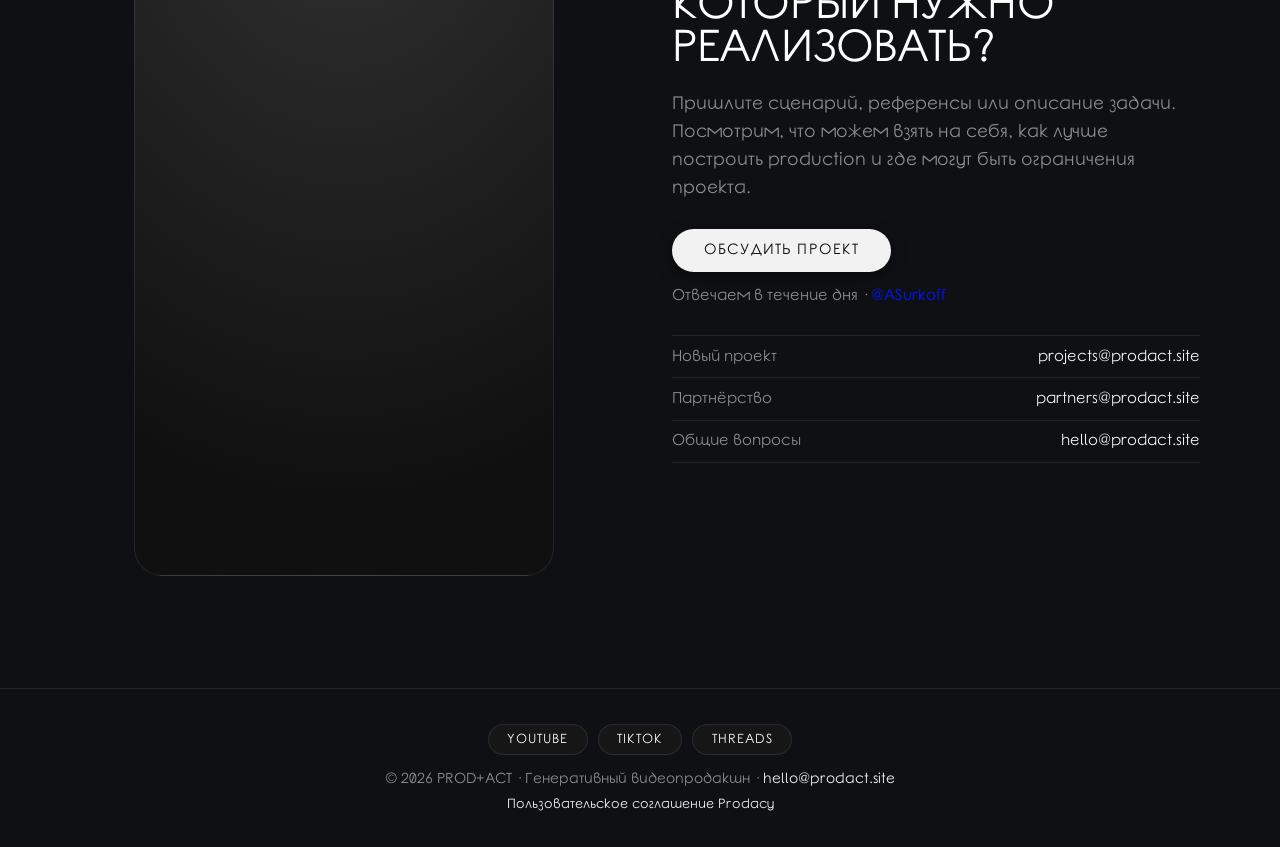
==== commit 9086b72c: "Expose the Prodacy agreement at a short root URL Serve the complete existing agreement at /agreement" ====
--- a/index.html
+++ b/index.html
@@ -536,7 +536,7 @@
       <a href="https://www.threads.com/@prod.act.agency" target="_blank" rel="noopener">Threads</a>
     </div>
     <div>© <span id="year"></span> PROD+ACT · Генеративный видеопродакшн · <a href="mailto:hello@prodact.site">hello@prodact.site</a></div>
-    <nav aria-label="Правовые документы Prodacy" style="margin-top:12px;font-size:13px"><a href="/video/agreement.html">Пользовательское соглашение Prodacy</a></nav>
+    <nav aria-label="Правовые документы Prodacy" style="margin-top:12px;font-size:13px"><a href="/agreement.html">Пользовательское соглашение Prodacy</a></nav>
   </footer>
 
 </div>
